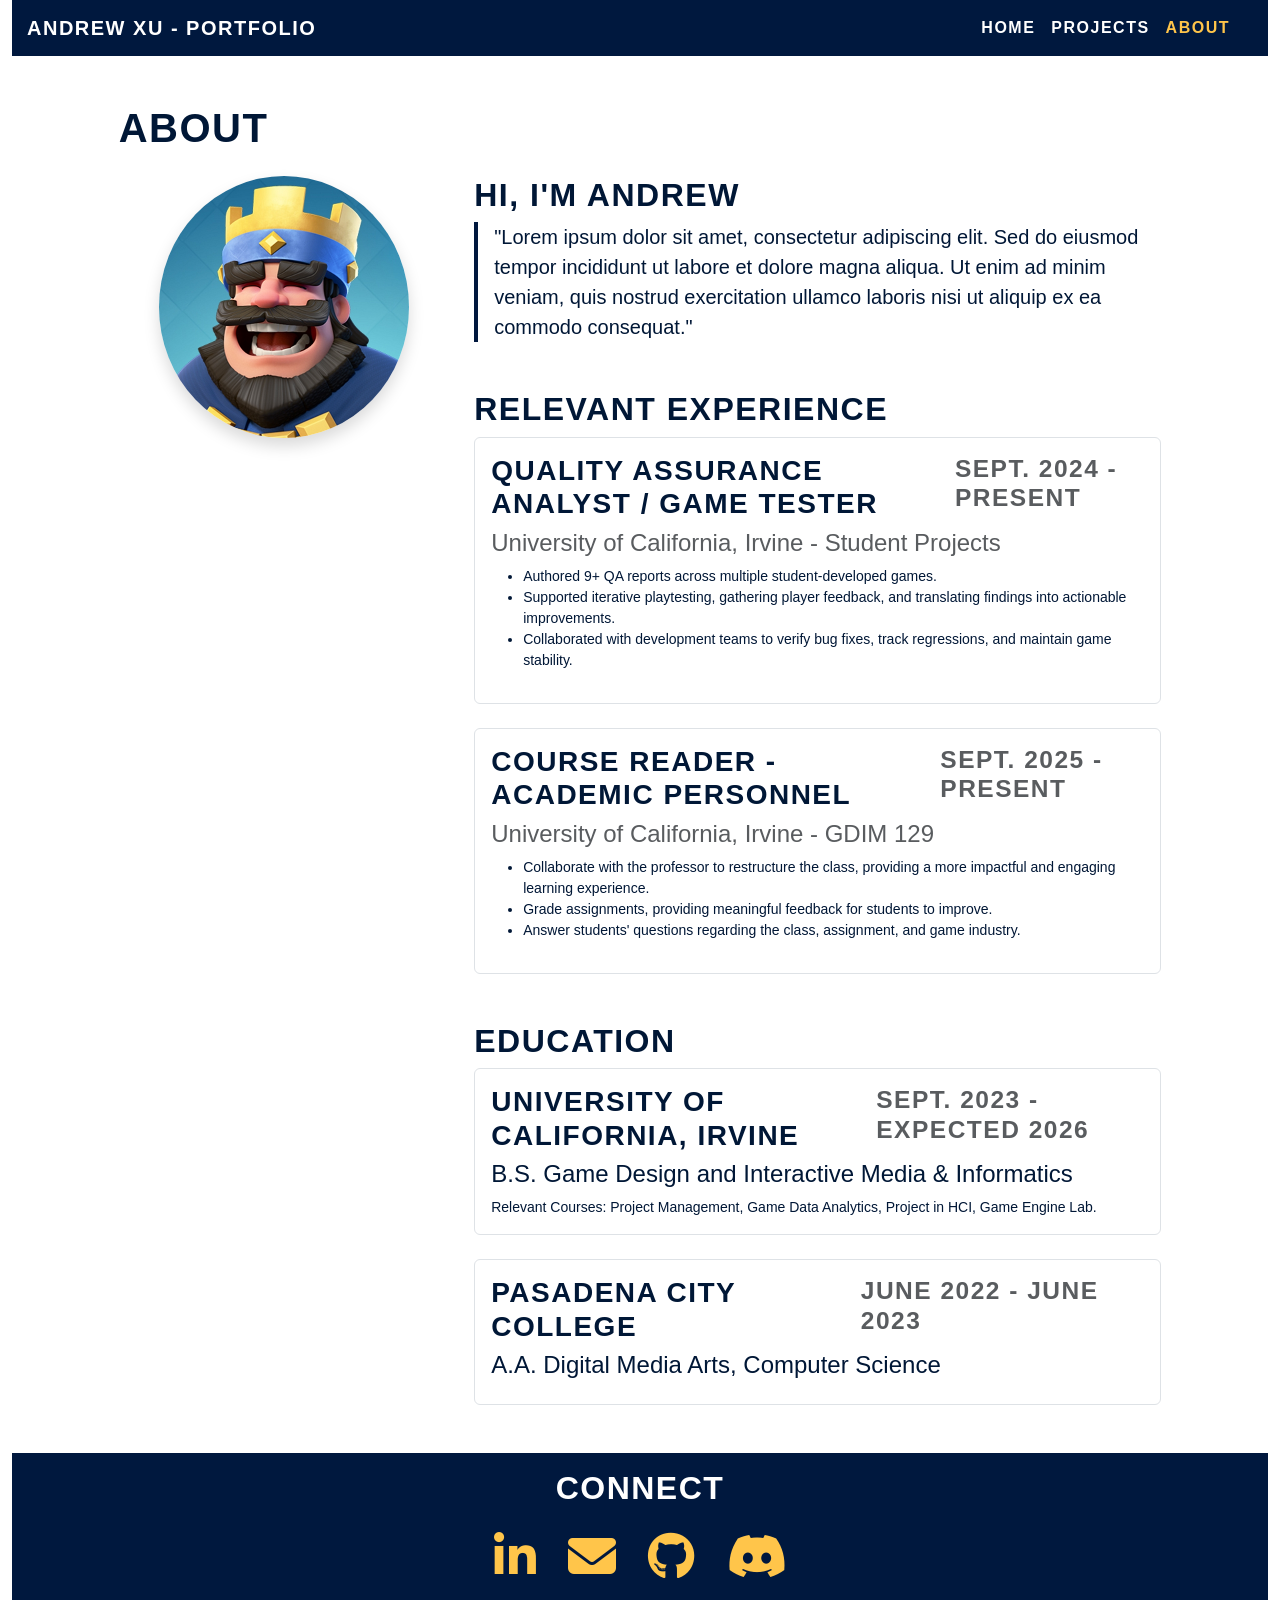
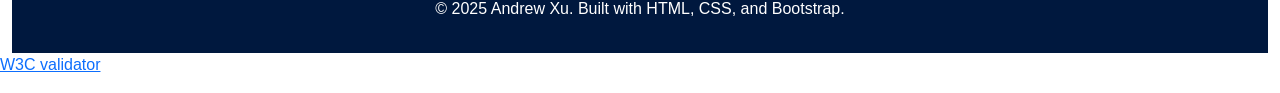
==== aboutme.html @ b4d5e276 "Initial" ====
<!doctype html>
<html lang="en">

<head>
    <meta charset="utf-8">
    <meta name="author" content="Andrew Xu">
    <meta name="description" content="A1: Responsive Portfolio">
    <title>Andrew Xu | Portfolio</title>

    <link href="https://cdn.jsdelivr.net/npm/bootstrap@5.3.3/dist/css/bootstrap.min.css"
        rel="stylesheet"
        integrity="sha384-QWTKZyjpPEjISv5WaRU9OFeRpok6YctnYmDr5pNlyT2bRjXh0JMhjY6hW+ALEwIH"
        crossorigin="anonymous">
    <link rel="stylesheet" href="https://cdnjs.cloudflare.com/ajax/libs/font-awesome/6.5.1/css/all.min.css"
        integrity="sha512-DTOQO9RWCH3ppGqcWaEA1BIZOC6xxalwEsw9c2QQeAIftl+Vegovlnee1c9QX4TctnWMn13TZye+giMm8e2LwA=="
        crossorigin="anonymous" referrerpolicy="no-referrer">
    <link rel="stylesheet" href="style.css">
</head>


<body>
    <div class="container-fluid">

    <header> 
        <nav class="navbar navbar-expand-lg navbar-light bg-light">
            <a class="navbar-brand" href="index.html">Andrew Xu - Portfolio</a>
            <button class="navbar-toggler" type="button" data-bs-toggle="collapse" data-bs-target="#navbarNav" aria-controls="navbarNav" aria-expanded="false" aria-label="Toggle navigation">
                <span class="fa-solid fa-bars" style="color: #ffffff;" aria-hidden="true"></span>            </button>
            </button>
            <div class="collapse navbar-collapse" id="navbarNav">
                <ul class="navbar-nav ms-auto">
                    <li class="nav-item"><a class="nav-link" href="index.html">Home</a></li>
                    <li class="nav-item"><a class="nav-link" href="projects.html">Projects</a></li>
                    <li class="nav-item"><a class="nav-link active" aria-current="page" href="#">About</a></li>
                </ul>
            </div>
        </nav>
    </header>

    <main class="mt-5">
        <div class="row justify-content-center">

            <div class="col-lg-10 col-12">
                <h1 class="about-title fw-bold mb-4">About</h1>

                <div class="row">
                    <div class="col-md-4 text-center mb-4">
                        <img src="images/pfp.jpg" alt="profile picture" class="img-fluid rounded-circle shadow" style="max-width: 250px;">
                    </div>

                    <div class="col-md-8">

                        <section id="mission" class="mb-5">
                            <h2>Hi, I'm Andrew </h2>
                            <blockquote class="blockquote border-start border-primary border-4 ps-3">
                                <p class="mb-0 lead">
                                    "Lorem ipsum dolor sit amet, consectetur adipiscing elit. Sed do eiusmod tempor incididunt ut labore et dolore magna aliqua. Ut enim ad minim veniam, quis nostrud exercitation ullamco laboris nisi ut aliquip ex ea commodo consequat."
                                </p>
                            </blockquote>
                        </section>

                        <section id="work-experience" class="mb-5">
                            <h2>Relevant Experience</h2>

                            <div class="mb-4 p-3 border rounded">
                                <h3 class="d-flex justify-content-between">
                                    <span>Quality Assurance Analyst / Game Tester</span>
                                    <span class="text-muted small">Sept. 2024 - Present</span>
                                </h3>
                                <h4 class="mb-2 text-muted">University of California, Irvine - Student Projects</h4>
                                <ul class="small">
                                    <li>Authored 9+ QA reports across multiple student-developed games.</li>
                                    <li>Supported iterative playtesting, gathering player feedback, and translating findings into actionable improvements.</li>
                                    <li>Collaborated with development teams to verify bug fixes, track regressions, and maintain game stability.</li>
                                </ul>
                            </div>

                            <div class="mb-4 p-3 border rounded">
                                <h3 class="d-flex justify-content-between">
                                    <span>Course Reader - Academic Personnel</span>
                                    <span class="text-muted small">Sept. 2025 - Present</span>
                                </h3>
                                <h4 class="mb-2 text-muted">University of California, Irvine - GDIM 129</h4>
                                <ul class="small">
                                    <li>Collaborate with the professor to restructure the class, providing a more impactful and engaging learning experience.</li>
                                    <li>Grade assignments, providing meaningful feedback for students to improve.</li>
                                    <li>Answer students' questions regarding the class, assignment, and game industry.</li>
                                </ul>
                            </div>
                        </section>

                        <section id="education" class="mb-5">
                            <h2>Education</h2>

                            <div class="mb-4 p-3 border rounded">
                                <h3 class="d-flex justify-content-between">
                                    <span>University of California, Irvine</span>
                                    <span class="text-muted small">Sept. 2023 - Expected 2026</span>
                                </h3>
                                <h4 class="mb-2">B.S. Game Design and Interactive Media & Informatics</h4>
                                <p class="small mb-0">Relevant Courses: Project Management, Game Data Analytics, Project in HCI, Game Engine Lab.</p>
                            </div>

                            <div class="mb-4 p-3 border rounded">
                                <h3 class="d-flex justify-content-between">
                                    <span>Pasadena City College</span>
                                    <span class="text-muted small">June 2022 - June 2023</span>
                                </h3>
                                <h4 class="mb-2">A.A. Digital Media Arts, Computer Science</h4>
                            </div>
                        </section>

                    </div>
                </div>
            </div>
        </div>
    </main>

    <footer class="text-center py-3 mt-0 text-white">
        <h2 class="mb-4">Connect</h2>
        <div class="d-flex justify-content-center">
            <a href="https://www.linkedin.com/in/andrew-l-xuu/" target="_blank" class="text-white mx-3">
                <span class="fa-brands fa-linkedin-in fa-3x" aria-hidden="true"></span>
                <span class="visually-hidden">LinkedIn Profile</span>
            </a>
            <a href="mailto:andrewx5@uci.edu" class="text-white mx-3">
                <span class="fa-solid fa-envelope fa-3x" aria-hidden="true"></span>
                <span class="visually-hidden">Email Andrew Xu</span>
            </a>
            <a href="https://github.com/andrewxuu" target="_blank" class="text-white mx-3">
                <span class="fa-brands fa-github fa-3x" aria-hidden="true"></span>
                <span class="visually-hidden">GitHub Repository</span>
            </a>
            <a href="https://discord.com/users/377968184894160897" target="_blank" class="text-white mx-3">
                <span class="fa-brands fa-discord fa-3x" aria-hidden="true"></span>
                <span class="visually-hidden">Discord Contact</span>
            </a>
            </div>
        <p class="mt-3">&copy; 2025 Andrew Xu. Built with HTML, CSS, and Bootstrap.</p>
    </footer>

</div> <script src="https://cdn.jsdelivr.net/npm/bootstrap@5.3.3/dist/js/bootstrap.bundle.min.js"
            integrity="sha384-YvpcrYf0tY3lHB60NNkmXc5s9fDVZLESaAA55NDzOxhy9GkcIdslK1eN7N6jIeHz"
            crossorigin="anonymous"></script>
<p>
    <a href="http://validator.w3.org/check?uri=referer">
    W3C validator
    </a>
</p>
</body>
</html>
---- style.css ----
:root {
    --lightblue: #79d7fd;
    --blue: #00bbfa;
    --text:#001736;
    --navy:#00183e;
    --yellow:#ffc54a;
}

/* Body */


body {
    color: var(--text);
    font-family: 'Roboto', sans-serif;
}


h1, h2, h3, h5, .navbar-brand, .nav-item, .index-title, .project_title, .about-title {
    font-family: 'Montserrat', sans-serif;
    font-weight: 800;
    letter-spacing: 1.5px;
    text-transform: uppercase;
    color: var(--text);
}

h4 {
    color: var(--text);
}

.border-primary {
    border-color: var(--navy) !important;
}

/* NavBar */

.navbar{
    background-color: var(--navy) !important;
}

.navbar-brand, .navbar-nav .nav-link {
    color: white !important;
}

.navbar-nav .nav-link:hover,
.navbar-nav .nav-link.active {
    color: var(--yellow) !important;
}

.navbar-brand {
    padding-left: 15px !important;
}

.navbar-nav {
    padding-right: 15px !important;
}

.navbar-collapse {
    padding: 0 15px;
}

/* Buttons */

.btn-primary, .btn-secondary{
    background-color: var(--yellow) !important;
    border-color: var(--yellow) !important;
    color: white !important;
    font-weight: 700;
    text-transform: uppercase;
}

.btn-primary:hover, .btn-secondary:hover{
    background-color: var(--lightblue) !important;
    border-color: var(--lightblue) !important;
}


/*Footer*/

footer {
    background-color: var(--navy) !important;
    color: white !important;
}

footer h2 {
    color: white !important;
}

footer .d-flex a {
    color: var(--yellow) !important;
}

footer .d-flex a:hover {
    color: var(--lightblue) !important;
}
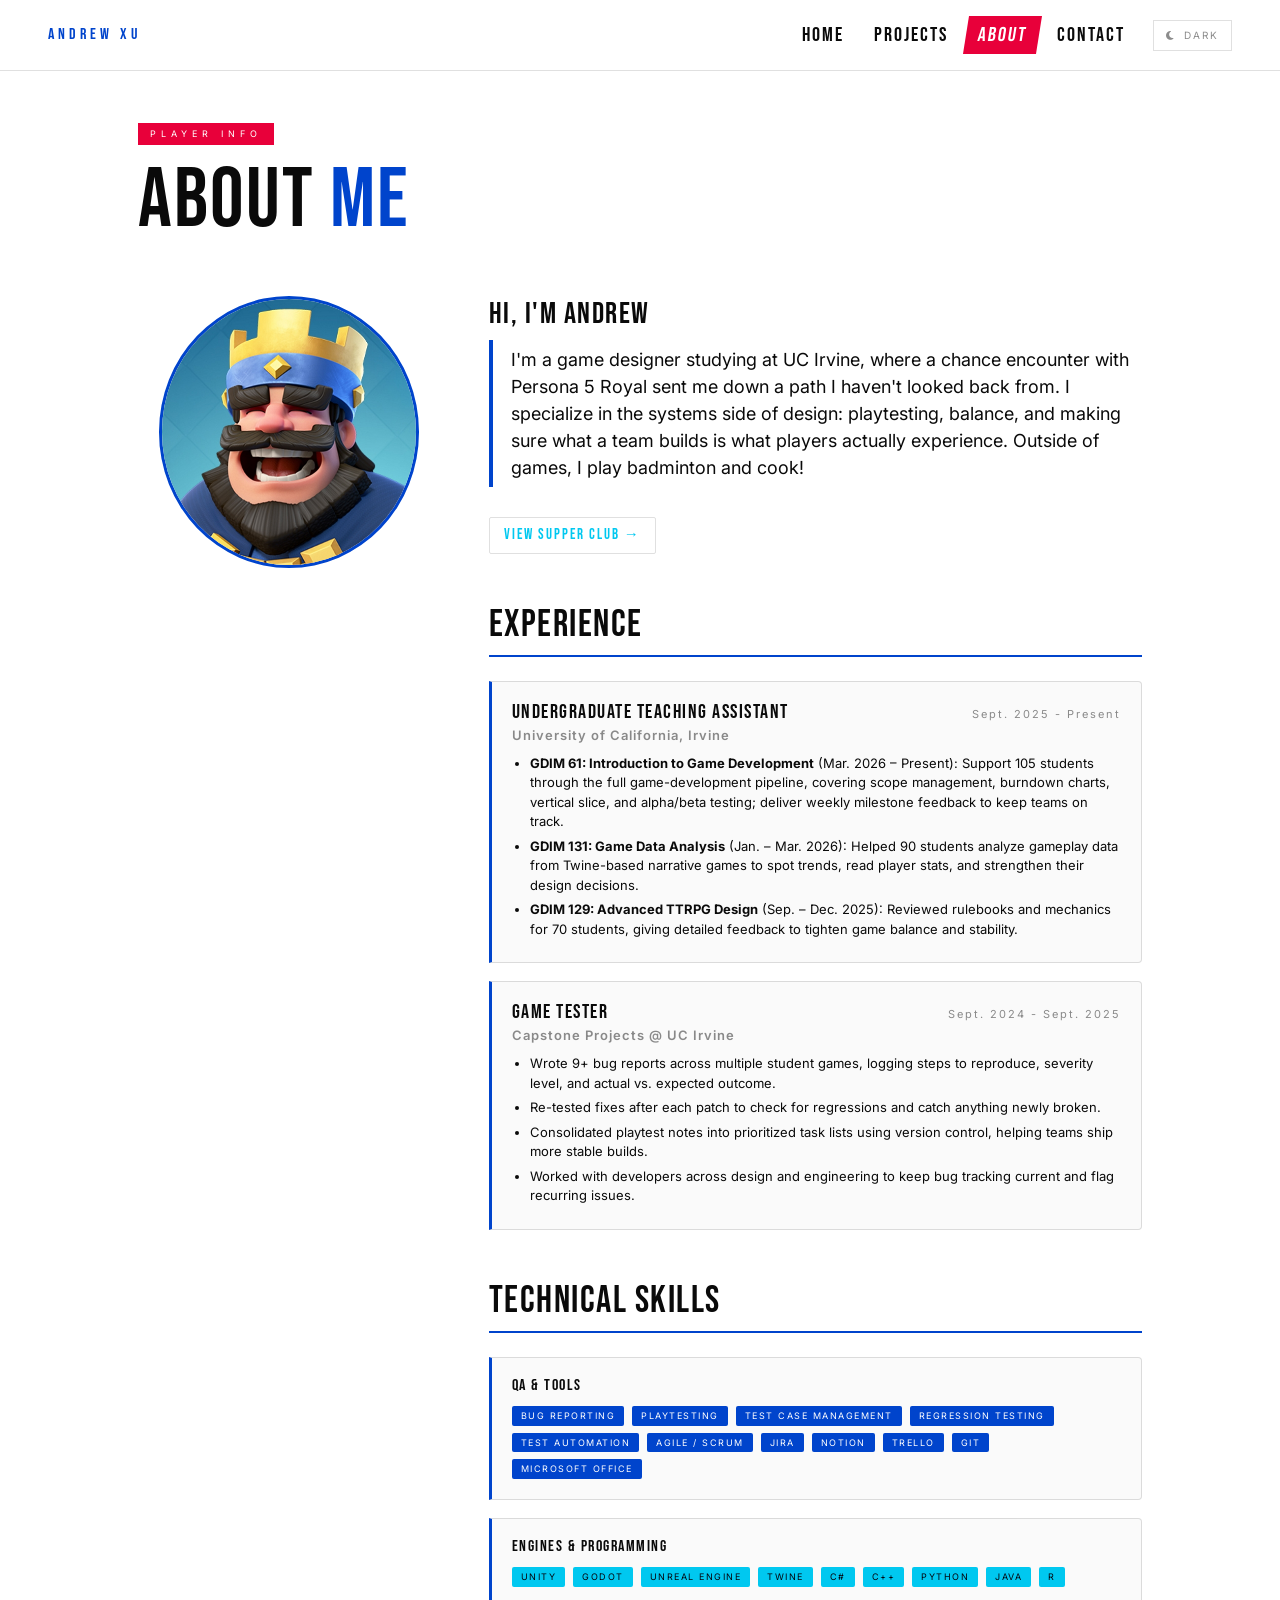
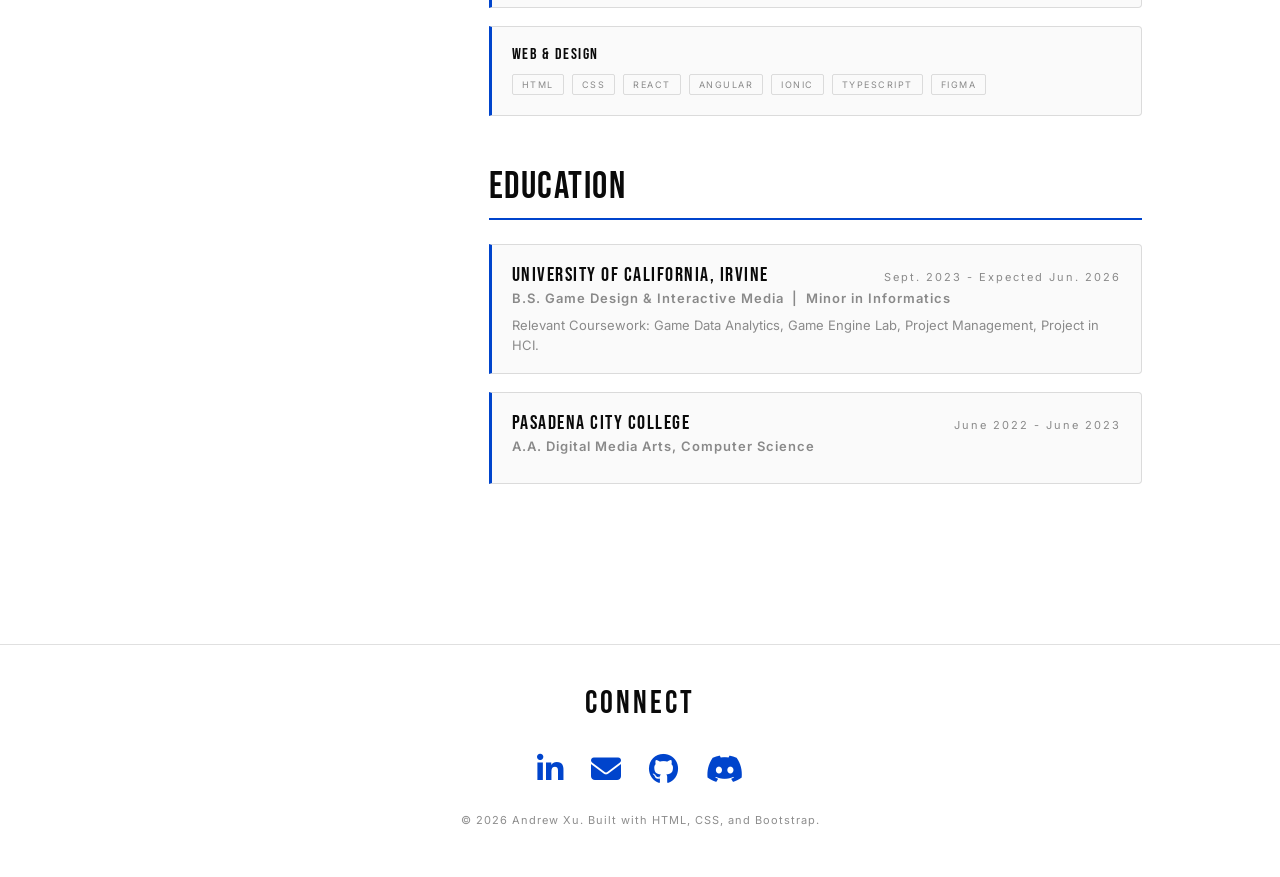
==== commit 4702597e: "Revision" ====
--- a/aboutme.html
+++ b/aboutme.html
@@ -2,151 +2,211 @@
 <html lang="en">
 
 <head>
-    <meta charset="utf-8">
-    <meta name="author" content="Andrew Xu">
-    <meta name="description" content="A1: Responsive Portfolio">
-    <title>Andrew Xu | Portfolio</title>
-
-    <link href="https://cdn.jsdelivr.net/npm/bootstrap@5.3.3/dist/css/bootstrap.min.css"
-        rel="stylesheet"
-        integrity="sha384-QWTKZyjpPEjISv5WaRU9OFeRpok6YctnYmDr5pNlyT2bRjXh0JMhjY6hW+ALEwIH"
-        crossorigin="anonymous">
-    <link rel="stylesheet" href="https://cdnjs.cloudflare.com/ajax/libs/font-awesome/6.5.1/css/all.min.css"
-        integrity="sha512-DTOQO9RWCH3ppGqcWaEA1BIZOC6xxalwEsw9c2QQeAIftl+Vegovlnee1c9QX4TctnWMn13TZye+giMm8e2LwA=="
-        crossorigin="anonymous" referrerpolicy="no-referrer">
-    <link rel="stylesheet" href="style.css">
+  <meta charset="utf-8">
+  <meta name="viewport" content="width=device-width, initial-scale=1">
+  <meta name="author" content="Andrew Xu">
+  <meta name="description" content="About Andrew Xu, Systems & Level Designer, UC Irvine.">
+  <title>Andrew Xu | About</title>
+
+  <script>
+    (function () {
+      try { if (localStorage.getItem('theme') === 'dark') document.documentElement.classList.add('dark'); } catch (e) {}
+    })();
+  </script>
+
+  <link rel="preconnect" href="https://fonts.googleapis.com">
+  <link rel="preconnect" href="https://fonts.gstatic.com" crossorigin>
+  <link href="https://fonts.googleapis.com/css2?family=Bebas+Neue&family=Inter:wght@400;500;700;900&display=swap" rel="stylesheet">
+  <link rel="stylesheet" href="https://cdn.jsdelivr.net/npm/bootstrap@5.3.3/dist/css/bootstrap.min.css"
+    integrity="sha384-QWTKZyjpPEjISv5WaRU9OFeRpok6YctnYmDr5pNlyT2bRjXh0JMhjY6hW+ALEwIH"
+    crossorigin="anonymous">
+  <link rel="stylesheet" href="https://cdnjs.cloudflare.com/ajax/libs/font-awesome/6.5.1/css/all.min.css"
+    integrity="sha512-DTOQO9RWCH3ppGqcWaEA1BIZOC6xxalwEsw9c2QQeAIftl+Vegovlnee1c9QX4TctnWMn13TZye+giMm8e2LwA=="
+    crossorigin="anonymous" referrerpolicy="no-referrer">
+  <link rel="stylesheet" href="style.css">
 </head>
 
-
 <body>
-    <div class="container-fluid">
-
-    <header> 
-        <nav class="navbar navbar-expand-lg navbar-light bg-light">
-            <a class="navbar-brand" href="index.html">Andrew Xu - Portfolio</a>
-            <button class="navbar-toggler" type="button" data-bs-toggle="collapse" data-bs-target="#navbarNav" aria-controls="navbarNav" aria-expanded="false" aria-label="Toggle navigation">
-                <span class="fa-solid fa-bars" style="color: #ffffff;" aria-hidden="true"></span>            </button>
-            </button>
-            <div class="collapse navbar-collapse" id="navbarNav">
-                <ul class="navbar-nav ms-auto">
-                    <li class="nav-item"><a class="nav-link" href="index.html">Home</a></li>
-                    <li class="nav-item"><a class="nav-link" href="projects.html">Projects</a></li>
-                    <li class="nav-item"><a class="nav-link active" aria-current="page" href="#">About</a></li>
-                </ul>
-            </div>
-        </nav>
-    </header>
-
-    <main class="mt-5">
-        <div class="row justify-content-center">
-
-            <div class="col-lg-10 col-12">
-                <h1 class="about-title fw-bold mb-4">About</h1>
-
-                <div class="row">
-                    <div class="col-md-4 text-center mb-4">
-                        <img src="images/pfp.jpg" alt="profile picture" class="img-fluid rounded-circle shadow" style="max-width: 250px;">
-                    </div>
-
-                    <div class="col-md-8">
-
-                        <section id="mission" class="mb-5">
-                            <h2>Hi, I'm Andrew </h2>
-                            <blockquote class="blockquote border-start border-primary border-4 ps-3">
-                                <p class="mb-0 lead">
-                                    "Lorem ipsum dolor sit amet, consectetur adipiscing elit. Sed do eiusmod tempor incididunt ut labore et dolore magna aliqua. Ut enim ad minim veniam, quis nostrud exercitation ullamco laboris nisi ut aliquip ex ea commodo consequat."
-                                </p>
-                            </blockquote>
-                        </section>
-
-                        <section id="work-experience" class="mb-5">
-                            <h2>Relevant Experience</h2>
-
-                            <div class="mb-4 p-3 border rounded">
-                                <h3 class="d-flex justify-content-between">
-                                    <span>Quality Assurance Analyst / Game Tester</span>
-                                    <span class="text-muted small">Sept. 2024 - Present</span>
-                                </h3>
-                                <h4 class="mb-2 text-muted">University of California, Irvine - Student Projects</h4>
-                                <ul class="small">
-                                    <li>Authored 9+ QA reports across multiple student-developed games.</li>
-                                    <li>Supported iterative playtesting, gathering player feedback, and translating findings into actionable improvements.</li>
-                                    <li>Collaborated with development teams to verify bug fixes, track regressions, and maintain game stability.</li>
-                                </ul>
-                            </div>
-
-                            <div class="mb-4 p-3 border rounded">
-                                <h3 class="d-flex justify-content-between">
-                                    <span>Course Reader - Academic Personnel</span>
-                                    <span class="text-muted small">Sept. 2025 - Present</span>
-                                </h3>
-                                <h4 class="mb-2 text-muted">University of California, Irvine - GDIM 129</h4>
-                                <ul class="small">
-                                    <li>Collaborate with the professor to restructure the class, providing a more impactful and engaging learning experience.</li>
-                                    <li>Grade assignments, providing meaningful feedback for students to improve.</li>
-                                    <li>Answer students' questions regarding the class, assignment, and game industry.</li>
-                                </ul>
-                            </div>
-                        </section>
-
-                        <section id="education" class="mb-5">
-                            <h2>Education</h2>
-
-                            <div class="mb-4 p-3 border rounded">
-                                <h3 class="d-flex justify-content-between">
-                                    <span>University of California, Irvine</span>
-                                    <span class="text-muted small">Sept. 2023 - Expected 2026</span>
-                                </h3>
-                                <h4 class="mb-2">B.S. Game Design and Interactive Media & Informatics</h4>
-                                <p class="small mb-0">Relevant Courses: Project Management, Game Data Analytics, Project in HCI, Game Engine Lab.</p>
-                            </div>
-
-                            <div class="mb-4 p-3 border rounded">
-                                <h3 class="d-flex justify-content-between">
-                                    <span>Pasadena City College</span>
-                                    <span class="text-muted small">June 2022 - June 2023</span>
-                                </h3>
-                                <h4 class="mb-2">A.A. Digital Media Arts, Computer Science</h4>
-                            </div>
-                        </section>
-
-                    </div>
-                </div>
-            </div>
-        </div>
-    </main>
-
-    <footer class="text-center py-3 mt-0 text-white">
-        <h2 class="mb-4">Connect</h2>
-        <div class="d-flex justify-content-center">
-            <a href="https://www.linkedin.com/in/andrew-l-xuu/" target="_blank" class="text-white mx-3">
-                <span class="fa-brands fa-linkedin-in fa-3x" aria-hidden="true"></span>
-                <span class="visually-hidden">LinkedIn Profile</span>
-            </a>
-            <a href="mailto:andrewx5@uci.edu" class="text-white mx-3">
-                <span class="fa-solid fa-envelope fa-3x" aria-hidden="true"></span>
-                <span class="visually-hidden">Email Andrew Xu</span>
-            </a>
-            <a href="https://github.com/andrewxuu" target="_blank" class="text-white mx-3">
-                <span class="fa-brands fa-github fa-3x" aria-hidden="true"></span>
-                <span class="visually-hidden">GitHub Repository</span>
-            </a>
-            <a href="https://discord.com/users/377968184894160897" target="_blank" class="text-white mx-3">
-                <span class="fa-brands fa-discord fa-3x" aria-hidden="true"></span>
-                <span class="visually-hidden">Discord Contact</span>
-            </a>
-            </div>
-        <p class="mt-3">&copy; 2025 Andrew Xu. Built with HTML, CSS, and Bootstrap.</p>
-    </footer>
-
-</div> <script src="https://cdn.jsdelivr.net/npm/bootstrap@5.3.3/dist/js/bootstrap.bundle.min.js"
-            integrity="sha384-YvpcrYf0tY3lHB60NNkmXc5s9fDVZLESaAA55NDzOxhy9GkcIdslK1eN7N6jIeHz"
-            crossorigin="anonymous"></script>
-<p>
-    <a href="http://validator.w3.org/check?uri=referer">
-    W3C validator
-    </a>
-</p>
+  <header>
+    <nav class="site-nav" aria-label="Main navigation">
+      <a class="brand" href="index.html">ANDREW XU</a>
+      <div class="links">
+        <a href="index.html">HOME</a>
+        <a href="projects.html">PROJECTS</a>
+        <a class="active" aria-current="page" href="aboutme.html">ABOUT</a>
+        <a href="contact.html">CONTACT</a>
+        <button class="theme-toggle" id="themeToggle" aria-label="Toggle dark mode" style="margin-left:10px;">
+          <span class="fa-solid fa-moon" id="themeIcon" aria-hidden="true"></span>
+          <span id="themeLabel">Dark</span>
+        </button>
+      </div>
+    </nav>
+  </header>
+
+  <main class="page">
+    <span class="page-kicker">Player Info</span>
+    <h1 class="page-title">ABOUT <span>ME</span></h1>
+
+    <div class="row g-5 mt-1">
+      <div class="col-md-4 text-center">
+        <img src="images/pfp.jpg" alt="Portrait of Andrew Xu" class="pfp">
+      </div>
+
+      <div class="col-md-8">
+        <section id="mission" class="mb-5">
+          <h2 class="display" style="font-size:30px;">Hi, I'm Andrew</h2>
+          <blockquote class="p3-quote">
+            I'm a game designer studying at UC Irvine, where a chance encounter with Persona 5 Royal sent me down a path I haven't looked back from. I specialize in the systems side of design: playtesting, balance, and making sure what a team builds is what players actually experience. Outside of games, I play badminton and cook!
+          </blockquote>
+          <p style="margin-top:16px;">
+            <a class="p3-btn" href="supper-club.html">View Supper Club &rarr;</a>
+          </p>
+        </section>
+
+        <section id="work-experience" class="mb-5">
+          <h2 class="sec-head" style="margin-top:0;">Experience</h2>
+
+          <div class="entry">
+            <div class="row-head">
+              <h3>Undergraduate Teaching Assistant</h3>
+              <span class="when">Sept. 2025 - Present</span>
+            </div>
+            <h4 class="muted">University of California, Irvine</h4>
+            <ul>
+              <li><strong>GDIM 61: Introduction to Game Development</strong> (Mar. 2026 – Present): Support 105 students through the full game-development pipeline, covering scope management, burndown charts, vertical slice, and alpha/beta testing; deliver weekly milestone feedback to keep teams on track.</li>
+              <li><strong>GDIM 131: Game Data Analysis</strong> (Jan. – Mar. 2026): Helped 90 students analyze gameplay data from Twine-based narrative games to spot trends, read player stats, and strengthen their design decisions.</li>
+              <li><strong>GDIM 129: Advanced TTRPG Design</strong> (Sep. – Dec. 2025): Reviewed rulebooks and mechanics for 70 students, giving detailed feedback to tighten game balance and stability.</li>
+            </ul>
+          </div>
+
+          <div class="entry">
+            <div class="row-head">
+              <h3>Game Tester</h3>
+              <span class="when">Sept. 2024 - Sept. 2025</span>
+            </div>
+            <h4 class="muted">Capstone Projects @ UC Irvine</h4>
+            <ul>
+              <li>Wrote 9+ bug reports across multiple student games, logging steps to reproduce, severity level, and actual vs. expected outcome.</li>
+              <li>Re-tested fixes after each patch to check for regressions and catch anything newly broken.</li>
+              <li>Consolidated playtest notes into prioritized task lists using version control, helping teams ship more stable builds.</li>
+              <li>Worked with developers across design and engineering to keep bug tracking current and flag recurring issues.</li>
+            </ul>
+          </div>
+        </section>
+
+        <section id="skills" class="mb-5">
+          <h2 class="sec-head" style="margin-top:0;">Technical Skills</h2>
+
+          <div class="entry">
+            <h3 style="font-size:16px;">QA &amp; Tools</h3>
+            <div style="margin-top:6px;">
+              <span class="pill pill-blue">Bug Reporting</span>
+              <span class="pill pill-blue">Playtesting</span>
+              <span class="pill pill-blue">Test Case Management</span>
+              <span class="pill pill-blue">Regression Testing</span>
+              <span class="pill pill-blue">Test Automation</span>
+              <span class="pill pill-blue">Agile / Scrum</span>
+              <span class="pill pill-blue">Jira</span>
+              <span class="pill pill-blue">Notion</span>
+              <span class="pill pill-blue">Trello</span>
+              <span class="pill pill-blue">Git</span>
+              <span class="pill pill-blue">Microsoft Office</span>
+            </div>
+          </div>
+
+          <div class="entry">
+            <h3 style="font-size:16px;">Engines &amp; Programming</h3>
+            <div style="margin-top:6px;">
+              <span class="pill pill-cyan">Unity</span>
+              <span class="pill pill-cyan">Godot</span>
+              <span class="pill pill-cyan">Unreal Engine</span>
+              <span class="pill pill-cyan">Twine</span>
+              <span class="pill pill-cyan">C#</span>
+              <span class="pill pill-cyan">C++</span>
+              <span class="pill pill-cyan">Python</span>
+              <span class="pill pill-cyan">Java</span>
+              <span class="pill pill-cyan">R</span>
+            </div>
+          </div>
+
+          <div class="entry">
+            <h3 style="font-size:16px;">Web &amp; Design</h3>
+            <div style="margin-top:6px;">
+              <span class="pill pill-line">HTML</span>
+              <span class="pill pill-line">CSS</span>
+              <span class="pill pill-line">React</span>
+              <span class="pill pill-line">Angular</span>
+              <span class="pill pill-line">Ionic</span>
+              <span class="pill pill-line">TypeScript</span>
+              <span class="pill pill-line">Figma</span>
+            </div>
+          </div>
+        </section>
+
+        <section id="education" class="mb-5">
+          <h2 class="sec-head" style="margin-top:0;">Education</h2>
+
+          <div class="entry">
+            <div class="row-head">
+              <h3>University of California, Irvine</h3>
+              <span class="when">Sept. 2023 - Expected Jun. 2026</span>
+            </div>
+            <h4>B.S. Game Design &amp; Interactive Media &nbsp;|&nbsp; Minor in Informatics</h4>
+            <p class="text muted" style="font-size:13px;margin:0;">Relevant Coursework: Game Data Analytics, Game Engine Lab, Project Management, Project in HCI.</p>
+          </div>
+
+          <div class="entry">
+            <div class="row-head">
+              <h3>Pasadena City College</h3>
+              <span class="when">June 2022 - June 2023</span>
+            </div>
+            <h4>A.A. Digital Media Arts, Computer Science</h4>
+          </div>
+        </section>
+      </div>
+    </div>
+  </main>
+
+  <footer class="site-foot">
+    <h2>Connect</h2>
+    <div class="social">
+      <a href="https://www.linkedin.com/in/andrew-l-xuu/" target="_blank" aria-label="LinkedIn">
+        <span class="fa-brands fa-linkedin-in" aria-hidden="true"></span>
+      </a>
+      <a href="mailto:andrew.l.xuu@gmail.com" aria-label="Email Andrew Xu">
+        <span class="fa-solid fa-envelope" aria-hidden="true"></span>
+      </a>
+      <a href="https://github.com/andrewxuu" target="_blank" aria-label="GitHub">
+        <span class="fa-brands fa-github" aria-hidden="true"></span>
+      </a>
+      <a href="https://discord.com/users/377968184894160897" target="_blank" aria-label="Discord">
+        <span class="fa-brands fa-discord" aria-hidden="true"></span>
+      </a>
+    </div>
+    <p class="copyright">&copy; 2026 Andrew Xu. Built with HTML, CSS, and Bootstrap.</p>
+  </footer>
+
+  <script src="https://cdn.jsdelivr.net/npm/bootstrap@5.3.3/dist/js/bootstrap.bundle.min.js"
+    integrity="sha384-YvpcrYf0tY3lHB60NNkmXc5s9fDVZLESaAA55NDzOxhy9GkcIdslK1eN7N6jIeHz"
+    crossorigin="anonymous"></script>
+  <script>
+    (function () {
+      var root = document.documentElement;
+      var btn = document.getElementById('themeToggle');
+      var icon = document.getElementById('themeIcon');
+      var label = document.getElementById('themeLabel');
+      function sync() {
+        var dark = root.classList.contains('dark');
+        label.textContent = dark ? 'Light' : 'Dark';
+        icon.className = dark ? 'fa-solid fa-sun' : 'fa-solid fa-moon';
+      }
+      sync();
+      btn.addEventListener('click', function () {
+        root.classList.toggle('dark');
+        try { localStorage.setItem('theme', root.classList.contains('dark') ? 'dark' : 'light'); } catch (e) {}
+        sync();
+      });
+    })();
+  </script>
 </body>
 </html>
-
--- a/style.css
+++ b/style.css
@@ -1,96 +1,1098 @@
+/* =========================================================
+   Andrew Xu — Portfolio
+   Persona 3 Reload inspired theme  (light + dark)
+   ========================================================= */
+
 :root {
-    --lightblue: #79d7fd;
-    --blue: #00bbfa;
-    --text:#001736;
-    --navy:#00183e;
-    --yellow:#ffc54a;
-}
-
-/* Body */
-
+  --blue:        #0044cc;
+  --cyan:        #00c8f0;
+  --red:         #e8003a;
+  --bg:          #ffffff;
+  --surface:     #fafafa;
+  --ink:         #0a0a0a;
+  --ink-dim:     rgba(0, 0, 0, 0.45);
+  --ink-faint:   rgba(0, 0, 0, 0.08);
+  --border:      rgba(0, 0, 0, 0.12);
+  --arc:         #0044cc;
+}
+
+:root.dark {
+  --blue:        #1466ff;
+  --cyan:        #22e0ff;
+  --red:         #ff2e63;
+  --bg:          #04060f;
+  --surface:     #0a0e1c;
+  --ink:         #eaf2ff;
+  --ink-dim:     rgba(234, 242, 255, 0.45);
+  --ink-faint:   rgba(234, 242, 255, 0.10);
+  --border:      rgba(234, 242, 255, 0.15);
+  --arc:         #1466ff;
+}
+
+* { box-sizing: border-box; }
+
+html, body { margin: 0; padding: 0; }
 
 body {
-    color: var(--text);
-    font-family: 'Roboto', sans-serif;
-}
-
-
-h1, h2, h3, h5, .navbar-brand, .nav-item, .index-title, .project_title, .about-title {
-    font-family: 'Montserrat', sans-serif;
-    font-weight: 800;
-    letter-spacing: 1.5px;
-    text-transform: uppercase;
-    color: var(--text);
-}
-
-h4 {
-    color: var(--text);
-}
-
-.border-primary {
-    border-color: var(--navy) !important;
-}
-
-/* NavBar */
-
-.navbar{
-    background-color: var(--navy) !important;
-}
-
-.navbar-brand, .navbar-nav .nav-link {
-    color: white !important;
-}
-
-.navbar-nav .nav-link:hover,
-.navbar-nav .nav-link.active {
-    color: var(--yellow) !important;
-}
-
-.navbar-brand {
-    padding-left: 15px !important;
-}
-
-.navbar-nav {
-    padding-right: 15px !important;
-}
-
-.navbar-collapse {
-    padding: 0 15px;
-}
+  background: var(--bg);
+  color: var(--ink);
+  font-family: 'Inter', sans-serif;
+  transition: background 0.4s ease, color 0.4s ease;
+}
+
+a { color: var(--blue); }
+
+/* Display font helper */
+.display {
+  font-family: 'Bebas Neue', sans-serif;
+  letter-spacing: 2px;
+}
+
+/* =========================================================
+   Dark-mode toggle button (shared)
+   ========================================================= */
+.theme-toggle {
+  display: inline-flex;
+  align-items: center;
+  gap: 8px;
+  background: none;
+  border: 1px solid var(--border);
+  color: var(--ink-dim);
+  font-family: 'Inter', sans-serif;
+  font-size: 10px;
+  letter-spacing: 2px;
+  text-transform: uppercase;
+  padding: 7px 12px;
+  cursor: pointer;
+  transition: all 0.15s ease;
+}
+.theme-toggle:hover {
+  border-color: var(--blue);
+  color: var(--blue);
+}
+
+/* =========================================================
+   MENU SCREEN  (index.html)
+   ========================================================= */
+.p3-menu {
+  position: relative;
+  min-height: 100vh;
+  min-height: 100dvh;
+  overflow-x: hidden;
+  display: grid;
+  grid-template-rows: auto 1fr auto;
+  padding: 0 60px;
+}
+
+/* Signature arc */
+.p3-arc {
+  position: absolute;
+  width: 680px;
+  height: 680px;
+  border-radius: 50%;
+  background: var(--arc);
+  top: -280px;
+  right: -240px;
+  z-index: 0;
+  opacity: 0.9;
+  transition: background 0.4s ease;
+}
+.p3-arc::after {
+  content: '';
+  position: absolute;
+  inset: 40px;
+  border-radius: 50%;
+  background: var(--bg);
+  transition: background 0.4s ease;
+}
+
+/* Top bar */
+.p3-top {
+  position: relative;
+  z-index: 10;
+  padding: 28px 0 0;
+  display: flex;
+  align-items: flex-end;
+  gap: 16px;
+  animation: p3-down 0.5s ease both;
+}
+.p3-top .toggle-wrap { position: absolute; top: 24px; right: 0; }
+.p3-brand {
+  font-family: 'Bebas Neue', sans-serif;
+  font-size: 13px;
+  letter-spacing: 6px;
+  color: var(--blue);
+  text-decoration: none;
+  transition: color 0.4s ease;
+}
+.p3-rule { flex: 1; height: 1px; background: var(--ink-faint); margin-bottom: 4px; }
+.p3-year { font-size: 10px; letter-spacing: 3px; color: var(--ink-dim); margin-right: 130px; }
+
+/* Hero */
+.p3-hero {
+  position: relative;
+  z-index: 10;
+  display: grid;
+  grid-template-columns: auto 1fr auto;
+  align-items: center;
+  gap: 48px;
+}
+.p3-left { padding: 40px 0; animation: p3-left 0.6s 0.1s ease both; max-width: 400px; }
+
+.p3-tag {
+  display: inline-block;
+  font-size: 9px;
+  letter-spacing: 5px;
+  color: #fff;
+  background: var(--red);
+  padding: 4px 12px;
+  margin-bottom: 16px;
+  text-transform: uppercase;
+  transition: background 0.4s ease;
+}
+.p3-name {
+  font-family: 'Bebas Neue', sans-serif;
+  font-size: clamp(56px, 9vw, 104px);
+  line-height: 0.9;
+  letter-spacing: 2px;
+  margin: 0 0 10px;
+}
+.p3-name span { color: var(--blue); transition: color 0.4s ease; }
+.p3-role {
+  font-size: 11px;
+  letter-spacing: 5px;
+  color: var(--ink-dim);
+  text-transform: uppercase;
+  margin-bottom: 40px;
+}
+.p3-stats { display: flex; gap: 40px; }
+.p3-stat-num {
+  font-family: 'Bebas Neue', sans-serif;
+  font-size: 36px;
+  line-height: 1;
+  color: var(--blue);
+  transition: color 0.4s ease;
+}
+.p3-stat-lbl { font-size: 9px; letter-spacing: 3px; color: var(--ink-dim); text-transform: uppercase; }
+
+/* Skewed menu */
+.p3-nav {
+  display: flex;
+  flex-direction: column;
+  align-items: flex-end;
+  gap: 12px;
+  animation: p3-right 0.6s 0.2s ease both;
+  padding-right: 10px;
+}
+.p3-nav a {
+  display: block;
+  font-family: 'Bebas Neue', sans-serif;
+  font-size: clamp(32px, 5vw, 52px);
+  letter-spacing: 2px;
+  color: var(--cyan);
+  text-decoration: none;
+  line-height: 1.05;
+  padding: 4px 12px;
+  transition: color 0.13s ease, background 0.13s ease, transform 0.13s ease;
+}
+.p3-nav a:hover,
+.p3-nav a.active {
+  color: #fff;
+  background: var(--red);
+  transform: skewX(-9deg) translateX(-6px);
+}
+
+/* Footer (menu screen) */
+.p3-foot {
+  position: relative;
+  z-index: 10;
+  padding: 18px 0 26px;
+  display: flex;
+  align-items: center;
+  gap: 16px;
+  border-top: 1px solid var(--ink-faint);
+  animation: p3-up 0.6s 0.4s ease both;
+}
+.p3-prompt {
+  font-size: 9px;
+  letter-spacing: 4px;
+  color: var(--ink-dim);
+  text-transform: uppercase;
+  animation: p3-pulse 2s 1s ease-in-out infinite;
+}
+.p3-social { display: flex; gap: 22px; margin-left: auto; align-items: center; }
+.p3-social a { font-size: 18px; color: var(--ink-dim); text-decoration: none; transition: color 0.15s ease; }
+.p3-social a:hover { color: var(--blue); }
+
+/* =========================================================
+   CONTENT PAGES  (projects.html / aboutme.html)
+   ========================================================= */
+
+/* Top nav bar */
+.site-nav {
+  position: sticky;
+  top: 0;
+  z-index: 50;
+  display: flex;
+  align-items: center;
+  gap: 24px;
+  padding: 16px 48px;
+  background: var(--bg);
+  border-bottom: 1px solid var(--border);
+  transition: background 0.4s ease;
+}
+.site-nav .brand {
+  font-family: 'Bebas Neue', sans-serif;
+  font-size: 16px;
+  letter-spacing: 4px;
+  color: var(--blue);
+  text-decoration: none;
+}
+.site-nav .links { display: flex; gap: 6px; margin-left: auto; align-items: center; }
+.site-nav .links a {
+  font-family: 'Bebas Neue', sans-serif;
+  font-size: 20px;
+  letter-spacing: 2px;
+  color: var(--ink);
+  text-decoration: none;
+  padding: 4px 12px;
+  transition: color 0.13s ease, background 0.13s ease, transform 0.13s ease;
+}
+.site-nav .links a:hover { color: var(--cyan); }
+.site-nav .links a.active {
+  color: #fff;
+  background: var(--red);
+  transform: skewX(-9deg);
+}
+
+/* Page container */
+.page { max-width: 1100px; margin: 0 auto; padding: 48px; }
+
+/* Page title */
+.page-title {
+  font-family: 'Bebas Neue', sans-serif;
+  font-size: clamp(48px, 8vw, 84px);
+  letter-spacing: 2px;
+  line-height: 0.95;
+  margin: 0 0 8px;
+}
+.page-title span { color: var(--blue); }
+.page-kicker {
+  display: inline-block;
+  font-size: 9px;
+  letter-spacing: 5px;
+  color: #fff;
+  background: var(--red);
+  padding: 4px 12px;
+  text-transform: uppercase;
+  margin-bottom: 16px;
+}
+
+/* Section headings */
+.sec-head {
+  font-family: 'Bebas Neue', sans-serif;
+  font-size: clamp(26px, 4vw, 38px);
+  letter-spacing: 2px;
+  border-bottom: 2px solid var(--blue);
+  padding-bottom: 8px;
+  margin: 56px 0 24px;
+}
+
+/* Headings inside content */
+.page h2, .page h3 {
+  font-family: 'Bebas Neue', sans-serif;
+  letter-spacing: 1.5px;
+  color: var(--ink);
+}
+.page h4 { color: var(--ink-dim); font-weight: 600; }
+.page p, .page li { color: var(--ink); }
+.muted { color: var(--ink-dim) !important; }
+
+/* Cards */
+.p3-card {
+  background: var(--surface);
+  border: 1px solid var(--border);
+  border-radius: 4px;
+  padding: 0;
+  height: 100%;
+  overflow: hidden;
+  transition: transform 0.15s ease, border-color 0.15s ease;
+}
+.p3-card:hover { transform: translateY(-4px); border-color: var(--blue); }
+.p3-card img { width: 100%; display: block; background: var(--ink-faint); }
+.p3-card .body { padding: 18px; }
+.p3-card .title {
+  font-family: 'Bebas Neue', sans-serif;
+  font-size: 24px;
+  letter-spacing: 1.5px;
+  margin: 0 0 10px;
+}
+.p3-card .text { font-size: 13px; color: var(--ink-dim); line-height: 1.5; }
+
+/* Pills / badges */
+.pill {
+  display: inline-block;
+  font-size: 9px;
+  letter-spacing: 1.5px;
+  text-transform: uppercase;
+  padding: 3px 9px;
+  margin: 2px 4px 2px 0;
+  border-radius: 2px;
+}
+.pill-blue  { background: var(--blue); color: #fff; }
+.pill-cyan  { background: var(--cyan); color: #04060f; }
+.pill-line  { border: 1px solid var(--border); color: var(--ink-dim); }
 
 /* Buttons */
-
-.btn-primary, .btn-secondary{
-    background-color: var(--yellow) !important;
-    border-color: var(--yellow) !important;
-    color: white !important;
-    font-weight: 700;
-    text-transform: uppercase;
-}
-
-.btn-primary:hover, .btn-secondary:hover{
-    background-color: var(--lightblue) !important;
-    border-color: var(--lightblue) !important;
-}
-
-
-/*Footer*/
-
-footer {
-    background-color: var(--navy) !important;
-    color: white !important;
-}
-
-footer h2 {
-    color: white !important;
-}
-
-footer .d-flex a {
-    color: var(--yellow) !important;
-}
-
-footer .d-flex a:hover {
-    color: var(--lightblue) !important;
-}
-
-
+.p3-btn {
+  display: inline-block;
+  font-family: 'Bebas Neue', sans-serif;
+  font-size: 15px;
+  letter-spacing: 2px;
+  color: var(--cyan);
+  text-decoration: none;
+  padding: 6px 14px;
+  margin-top: 14px;
+  border: 1px solid var(--border);
+  border-radius: 2px;
+  transition: color 0.13s ease, background 0.13s ease, border-color 0.13s ease;
+}
+.p3-btn:hover { color: #fff; background: var(--red); border-color: var(--red); }
+
+/* Bordered info block (experience / education) */
+.entry {
+  border: 1px solid var(--border);
+  border-left: 3px solid var(--blue);
+  border-radius: 0 4px 4px 0;
+  padding: 18px 20px;
+  margin-bottom: 18px;
+  background: var(--surface);
+}
+.entry .row-head {
+  display: flex;
+  justify-content: space-between;
+  align-items: baseline;
+  gap: 12px;
+  flex-wrap: wrap;
+}
+.entry .when { font-size: 11px; letter-spacing: 2px; color: var(--ink-dim); white-space: nowrap; }
+.entry h3 { font-size: 20px; margin: 0; }
+.entry h4 { font-size: 13px; margin: 4px 0 10px; letter-spacing: 1px; }
+.entry ul { font-size: 13px; color: var(--ink); padding-left: 18px; margin: 0; }
+.entry li { margin-bottom: 5px; }
+
+/* Profile image */
+.pfp {
+  width: 100%;
+  max-width: 260px;
+  border-radius: 50%;
+  border: 3px solid var(--blue);
+  display: block;
+  margin: 0 auto;
+}
+
+/* Quote */
+.p3-quote {
+  border-left: 4px solid var(--blue);
+  padding: 6px 0 6px 18px;
+  font-size: 18px;
+  line-height: 1.5;
+  color: var(--ink);
+}
+
+/* Site footer (content pages) */
+.site-foot {
+  border-top: 1px solid var(--border);
+  text-align: center;
+  padding: 40px 24px 32px;
+  margin-top: 64px;
+}
+.site-foot h2 {
+  font-family: 'Bebas Neue', sans-serif;
+  letter-spacing: 3px;
+  margin-bottom: 24px;
+}
+.site-foot .social { display: flex; justify-content: center; gap: 28px; margin-bottom: 20px; }
+.site-foot .social a { font-size: 30px; color: var(--blue); transition: color 0.15s ease; }
+.site-foot .social a:hover { color: var(--cyan); }
+.site-foot .copyright { font-size: 11px; letter-spacing: 1px; color: var(--ink-dim); }
+
+/* =========================================================
+   CONTACT PAGE
+   ========================================================= */
+.contact-grid {
+  display: grid;
+  grid-template-columns: 0.9fr 1.1fr;
+  gap: 56px;
+  margin-top: 32px;
+  align-items: start;
+}
+
+.contact-intro { font-size: 15px; line-height: 1.6; color: var(--ink-dim); margin-bottom: 28px; }
+
+.contact-methods { list-style: none; padding: 0; margin: 0; }
+.contact-method {
+  display: flex;
+  align-items: center;
+  gap: 16px;
+  padding: 14px 16px;
+  margin-bottom: 12px;
+  border: 1px solid var(--border);
+  border-left: 3px solid var(--blue);
+  border-radius: 0 4px 4px 0;
+  background: var(--surface);
+  text-decoration: none;
+  transition: transform 0.15s ease, border-color 0.15s ease;
+}
+.contact-method:hover { transform: translateX(4px); border-color: var(--blue); }
+.contact-method .c-icon {
+  font-size: 20px;
+  color: var(--blue);
+  width: 28px;
+  text-align: center;
+  flex-shrink: 0;
+}
+.contact-method .c-label {
+  font-size: 9px;
+  letter-spacing: 3px;
+  text-transform: uppercase;
+  color: var(--ink-dim);
+  display: block;
+  margin-bottom: 2px;
+}
+.contact-method .c-value {
+  font-family: 'Bebas Neue', sans-serif;
+  font-size: 19px;
+  letter-spacing: 1px;
+  color: var(--ink);
+}
+
+/* Form */
+.contact-form .field { margin-bottom: 18px; }
+.contact-form label {
+  display: block;
+  font-size: 9px;
+  letter-spacing: 3px;
+  text-transform: uppercase;
+  color: var(--ink-dim);
+  margin-bottom: 7px;
+}
+.contact-form .req { color: var(--red); text-transform: none; letter-spacing: 0; font-size: 10px; }
+.contact-form .group-label {
+  font-family: 'Bebas Neue', sans-serif;
+  font-size: 22px;
+  letter-spacing: 2px;
+  color: var(--ink);
+  margin-bottom: 10px;
+}
+.contact-form .name-row {
+  display: grid;
+  grid-template-columns: 1fr 1fr;
+  gap: 16px;
+}
+@media (max-width: 480px) {
+  .contact-form .name-row { grid-template-columns: 1fr; gap: 0; }
+}
+.contact-form input,
+.contact-form textarea {
+  width: 100%;
+  background: var(--surface);
+  border: 1px solid var(--border);
+  border-radius: 3px;
+  color: var(--ink);
+  font-family: 'Inter', sans-serif;
+  font-size: 14px;
+  padding: 11px 13px;
+  transition: border-color 0.15s ease, box-shadow 0.15s ease;
+}
+.contact-form input:focus,
+.contact-form textarea:focus {
+  outline: none;
+  border-color: var(--blue);
+  box-shadow: 0 0 0 3px rgba(0, 68, 204, 0.12);
+}
+.contact-form textarea { resize: vertical; min-height: 140px; }
+.contact-form { max-width: 720px; }
+.contact-form .send-btn {
+  font-family: 'Bebas Neue', sans-serif;
+  font-size: 18px;
+  letter-spacing: 3px;
+  color: #fff;
+  background: var(--blue);
+  border: 1px solid var(--blue);
+  border-radius: 999px;
+  padding: 12px 34px;
+  cursor: pointer;
+  transition: background 0.13s ease, border-color 0.13s ease, transform 0.13s ease;
+}
+.contact-form .send-btn:hover { background: var(--red); border-color: var(--red); }
+.form-note { font-size: 12px; color: var(--ink-dim); margin-top: 12px; }
+
+@media (max-width: 768px) {
+  .contact-grid { grid-template-columns: 1fr; gap: 36px; }
+}
+
+/* =========================================================
+   CASE STUDY / REPORT ARTICLE
+   ========================================================= */
+.article { max-width: 760px; margin: 0 auto; padding: 48px 24px 0; }
+
+.back-link {
+  display: inline-flex;
+  align-items: center;
+  gap: 8px;
+  font-size: 11px;
+  letter-spacing: 2px;
+  text-transform: uppercase;
+  color: var(--ink-dim);
+  text-decoration: none;
+  margin-bottom: 24px;
+  transition: color 0.13s ease;
+}
+.back-link:hover { color: var(--blue); }
+
+.article-head { margin-bottom: 32px; }
+.article-title {
+  font-family: 'Bebas Neue', sans-serif;
+  font-size: clamp(40px, 7vw, 68px);
+  letter-spacing: 1.5px;
+  line-height: 0.98;
+  margin: 8px 0 16px;
+}
+.article-title span { color: var(--blue); }
+.article-dek {
+  font-size: 17px;
+  line-height: 1.5;
+  font-style: italic;
+  color: var(--ink-dim);
+  margin: 4px 0 0;
+  max-width: 640px;
+}
+
+.article-meta {
+  display: flex;
+  flex-wrap: wrap;
+  border-top: 1px solid var(--border);
+  border-bottom: 1px solid var(--border);
+  margin-top: 8px;
+}
+.article-meta .meta-item {
+  padding: 12px 22px 12px 0;
+  margin-right: 22px;
+  border-right: 1px solid var(--border);
+}
+.article-meta .meta-item:last-child { border-right: none; margin-right: 0; }
+.article-meta .meta-label {
+  display: block;
+  font-size: 8px;
+  letter-spacing: 3px;
+  text-transform: uppercase;
+  color: var(--ink-dim);
+  margin-bottom: 3px;
+}
+.article-meta .meta-value {
+  font-family: 'Bebas Neue', sans-serif;
+  font-size: 17px;
+  letter-spacing: 1px;
+  color: var(--ink);
+}
+
+.article-hero {
+  width: 100%;
+  border-radius: 4px;
+  border: 1px solid var(--border);
+  display: block;
+  margin: 28px 0;
+  background: var(--ink-faint);
+}
+
+.article-body { font-size: 16px; line-height: 1.7; color: var(--ink); }
+.article-body h2 {
+  font-family: 'Bebas Neue', sans-serif;
+  font-size: clamp(24px, 4vw, 32px);
+  letter-spacing: 1.5px;
+  border-bottom: 2px solid var(--blue);
+  padding-bottom: 6px;
+  margin: 44px 0 18px;
+}
+.article-body h3 {
+  font-family: 'Bebas Neue', sans-serif;
+  font-size: 21px;
+  letter-spacing: 1px;
+  margin: 28px 0 10px;
+}
+.article-body p { margin: 0 0 18px; }
+.article-body ul, .article-body ol { margin: 0 0 18px; padding-left: 22px; }
+.article-body li { margin-bottom: 8px; }
+.article-body a { color: var(--blue); text-decoration: underline; }
+.article-body img { width: 100%; border-radius: 4px; border: 1px solid var(--border); margin: 12px 0; }
+.article-body figure { margin: 24px 0; }
+.article-body figcaption {
+  font-size: 12px;
+  color: var(--ink-dim);
+  letter-spacing: 0.5px;
+  margin-top: 8px;
+  text-align: center;
+}
+
+.callout {
+  border-left: 4px solid var(--blue);
+  background: var(--surface);
+  border-radius: 0 4px 4px 0;
+  padding: 16px 20px;
+  margin: 24px 0;
+}
+.callout .callout-label {
+  font-size: 9px;
+  letter-spacing: 3px;
+  text-transform: uppercase;
+  color: var(--blue);
+  display: block;
+  margin-bottom: 6px;
+}
+.callout p { margin: 0; font-size: 15px; }
+
+.result-strip {
+  display: flex;
+  flex-wrap: wrap;
+  gap: 16px;
+  margin: 24px 0;
+}
+.result-strip .result {
+  flex: 1;
+  min-width: 120px;
+  border: 1px solid var(--border);
+  border-top: 3px solid var(--red);
+  border-radius: 0 0 4px 4px;
+  padding: 16px;
+  text-align: center;
+}
+.result-strip .r-num {
+  font-family: 'Bebas Neue', sans-serif;
+  font-size: 34px;
+  line-height: 1;
+  color: var(--blue);
+}
+.result-strip .r-lbl {
+  font-size: 9px;
+  letter-spacing: 2px;
+  text-transform: uppercase;
+  color: var(--ink-dim);
+  margin-top: 4px;
+}
+
+/* Article tables (e.g. launch timeline) */
+.article-table {
+  width: 100%;
+  border-collapse: collapse;
+  margin: 8px 0 24px;
+  font-size: 14px;
+}
+.article-table th {
+  text-align: left;
+  font-family: 'Bebas Neue', sans-serif;
+  font-size: 14px;
+  letter-spacing: 1px;
+  color: #fff;
+  background: var(--blue);
+  padding: 9px 12px;
+  border: 1px solid var(--blue);
+  transition: background 0.4s ease, border-color 0.4s ease;
+}
+.article-table td {
+  padding: 9px 12px;
+  border: 1px solid var(--border);
+  color: var(--ink);
+  vertical-align: top;
+  line-height: 1.5;
+}
+.article-table tr:nth-child(even) td { background: var(--surface); }
+.article-table .wk {
+  font-family: 'Bebas Neue', sans-serif;
+  font-size: 15px;
+  letter-spacing: 1px;
+  color: var(--blue);
+  white-space: nowrap;
+}
+
+/* Split callout: benefits vs risks */
+.split-cols {
+  display: grid;
+  grid-template-columns: 1fr 1fr;
+  gap: 20px;
+  margin: 16px 0 8px;
+}
+@media (max-width: 600px) { .split-cols { grid-template-columns: 1fr; } }
+.split-cols .col-box {
+  border: 1px solid var(--border);
+  border-radius: 4px;
+  padding: 16px 18px;
+  background: var(--surface);
+}
+.split-cols .col-box.good { border-top: 3px solid var(--blue); border-radius: 0 0 4px 4px; }
+.split-cols .col-box.risk { border-top: 3px solid var(--red); border-radius: 0 0 4px 4px; }
+.split-cols .col-box h3 { margin-top: 0; }
+.split-cols .col-box ul { padding-left: 18px; margin: 0; }
+.split-cols .col-box li { font-size: 14px; line-height: 1.6; margin-bottom: 10px; }
+
+/* Image placeholder (drop in licensed art) */
+.img-placeholder {
+  border: 1.5px dashed var(--border);
+  border-radius: 4px;
+  background: var(--surface);
+  display: flex;
+  flex-direction: column;
+  align-items: center;
+  justify-content: center;
+  text-align: center;
+  color: var(--ink-dim);
+  padding: 36px 20px;
+  gap: 8px;
+  margin: 0 0 12px;
+}
+.img-placeholder.hero { min-height: 220px; margin: 28px 0; }
+.img-placeholder .ph-icon { font-size: 26px; color: var(--blue); opacity: 0.6; }
+.img-placeholder .ph-label { font-family: 'Bebas Neue', sans-serif; letter-spacing: 1px; font-size: 16px; color: var(--ink); }
+.img-placeholder .ph-sub { font-size: 11px; letter-spacing: 1px; }
+
+/* Under construction notice */
+.under-construction {
+  border: 1.5px dashed var(--border);
+  border-radius: 4px;
+  background: var(--surface);
+  text-align: center;
+  padding: 48px 24px;
+  margin: 4px 0 8px;
+}
+.under-construction .uc-icon { font-size: 32px; color: var(--blue); margin-bottom: 14px; }
+.under-construction .uc-title {
+  font-family: 'Bebas Neue', sans-serif;
+  font-size: 26px;
+  letter-spacing: 2px;
+  color: var(--ink);
+  margin: 0 0 6px;
+}
+.under-construction .uc-sub { font-size: 13px; letter-spacing: 0.5px; color: var(--ink-dim); margin: 0; }
+
+/* Scrollable table wrapper + chart legend */
+.table-wrap { overflow-x: auto; margin: 8px 0 24px; }
+.table-wrap .article-table { margin: 0; min-width: 580px; }
+.article-table tr.highlight td { background: rgba(0, 68, 204, 0.08); }
+:root.dark .article-table tr.highlight td { background: rgba(20, 102, 255, 0.16); }
+.chart-legend {
+  display: flex;
+  flex-wrap: wrap;
+  gap: 18px;
+  margin: 4px 0 24px;
+  font-size: 12px;
+  color: var(--ink-dim);
+}
+.chart-legend span { display: inline-flex; align-items: center; gap: 7px; }
+.chart-legend i { width: 18px; height: 3px; border-radius: 2px; display: inline-block; }
+
+/* Animated release timeline */
+.timeline { position: relative; padding-left: 36px; margin: 12px 0 28px; }
+.timeline::before {
+  content: '';
+  position: absolute;
+  left: 9px;
+  top: 6px;
+  width: 0;
+  border-left: 2px dotted var(--border);
+  height: calc(100% - 12px);
+}
+.timeline.tl-ready::before { height: 0; }
+.timeline.tl-ready.visible::before { height: calc(100% - 12px); transition: height 0.9s ease 0.1s; }
+
+.tl-item { position: relative; padding-bottom: 28px; }
+.tl-item:last-child { padding-bottom: 0; }
+.tl-marker {
+  position: absolute;
+  left: -34px;
+  top: 3px;
+  width: 18px;
+  height: 18px;
+  border-radius: 50%;
+  border: 2px solid var(--blue);
+  background: var(--bg);
+  z-index: 1;
+}
+.tl-title {
+  font-family: 'Bebas Neue', sans-serif;
+  font-size: 21px;
+  letter-spacing: 1px;
+  color: var(--ink);
+  margin: 0 0 4px;
+}
+.tl-date {
+  display: block;
+  font-size: 11px;
+  letter-spacing: 2px;
+  text-transform: uppercase;
+  color: var(--blue);
+  margin-bottom: 8px;
+}
+.tl-desc { font-size: 14.5px; line-height: 1.6; color: var(--ink); margin: 0; }
+
+.timeline.tl-ready .tl-item { opacity: 0; transform: translateY(14px); }
+.timeline.tl-ready .tl-marker { transform: scale(0); }
+.timeline.tl-ready.visible .tl-item {
+  opacity: 1;
+  transform: none;
+  transition: opacity 0.5s ease, transform 0.5s ease;
+}
+.timeline.tl-ready.visible .tl-marker {
+  transform: scale(1);
+  transition: transform 0.4s cubic-bezier(0.34, 1.56, 0.64, 1);
+}
+.timeline.tl-ready.visible .tl-item:nth-child(1) { transition-delay: 0.10s; }
+.timeline.tl-ready.visible .tl-item:nth-child(1) .tl-marker { transition-delay: 0.10s; }
+.timeline.tl-ready.visible .tl-item:nth-child(2) { transition-delay: 0.30s; }
+.timeline.tl-ready.visible .tl-item:nth-child(2) .tl-marker { transition-delay: 0.30s; }
+.timeline.tl-ready.visible .tl-item:nth-child(3) { transition-delay: 0.50s; }
+.timeline.tl-ready.visible .tl-item:nth-child(3) .tl-marker { transition-delay: 0.50s; }
+.timeline.tl-ready.visible .tl-item:nth-child(4) { transition-delay: 0.70s; }
+.timeline.tl-ready.visible .tl-item:nth-child(4) .tl-marker { transition-delay: 0.70s; }
+
+@media (prefers-reduced-motion: reduce) {
+  .timeline.tl-ready .tl-item { opacity: 1; transform: none; }
+  .timeline.tl-ready .tl-marker { transform: scale(1); }
+  .timeline.tl-ready::before { height: calc(100% - 12px); transition: none; }
+}
+
+/* =========================================================
+   LORE / CODEX PAGE
+   ========================================================= */
+.lore-hero {
+  position: relative;
+  text-align: center;
+  padding: 56px 24px 40px;
+  border-bottom: 1px solid var(--border);
+  overflow: hidden;
+}
+.lore-hero .kicker {
+  font-size: 10px;
+  letter-spacing: 6px;
+  text-transform: uppercase;
+  color: var(--blue);
+}
+.lore-hero h1 {
+  font-family: 'Bebas Neue', sans-serif;
+  font-size: clamp(48px, 9vw, 92px);
+  letter-spacing: 2px;
+  line-height: 0.95;
+  margin: 10px 0 6px;
+}
+.lore-hero h1 span { color: var(--blue); }
+.lore-hero .tagline {
+  font-size: 14px;
+  letter-spacing: 1px;
+  color: var(--ink-dim);
+  max-width: 540px;
+  margin: 0 auto;
+  font-style: italic;
+}
+
+.codex {
+  display: grid;
+  grid-template-columns: 200px 1fr;
+  gap: 48px;
+  max-width: 1040px;
+  margin: 0 auto;
+  padding: 40px 24px 0;
+}
+.codex-nav {
+  position: sticky;
+  top: 80px;
+  align-self: start;
+  display: flex;
+  flex-direction: column;
+  gap: 2px;
+}
+.codex-nav a {
+  font-family: 'Bebas Neue', sans-serif;
+  font-size: 16px;
+  letter-spacing: 1.5px;
+  color: var(--ink-dim);
+  text-decoration: none;
+  padding: 8px 12px;
+  border-left: 2px solid var(--border);
+  transition: color 0.13s ease, border-color 0.13s ease, background 0.13s ease;
+}
+.codex-nav a:hover { color: var(--blue); border-color: var(--blue); background: var(--surface); }
+
+.codex-body { min-width: 0; }
+
+.lore-section { margin-bottom: 56px; scroll-margin-top: 80px; }
+.lore-section .sec-tag {
+  display: inline-block;
+  font-size: 9px;
+  letter-spacing: 4px;
+  text-transform: uppercase;
+  color: #fff;
+  background: var(--blue);
+  padding: 3px 10px;
+  margin-bottom: 12px;
+}
+.lore-section h2 {
+  font-family: 'Bebas Neue', sans-serif;
+  font-size: clamp(28px, 5vw, 44px);
+  letter-spacing: 1.5px;
+  line-height: 1;
+  margin: 0 0 16px;
+}
+.lore-section h3 {
+  font-family: 'Bebas Neue', sans-serif;
+  font-size: 20px;
+  letter-spacing: 1px;
+  margin: 24px 0 8px;
+  color: var(--blue);
+}
+.lore-section p {
+  font-size: 15.5px;
+  line-height: 1.75;
+  color: var(--ink);
+  margin: 0 0 16px;
+}
+.lore-section .lore-img {
+  width: 100%;
+  border-radius: 4px;
+  border: 1px solid var(--border);
+  margin: 0 0 20px;
+}
+.lore-pullquote {
+  border-left: 4px solid var(--blue);
+  padding: 8px 0 8px 20px;
+  margin: 24px 0;
+  font-family: 'Bebas Neue', sans-serif;
+  font-size: 22px;
+  letter-spacing: 1px;
+  line-height: 1.25;
+  color: var(--ink);
+}
+
+.lore-facts {
+  background: var(--surface);
+  border: 1px solid var(--border);
+  border-top: 3px solid var(--red);
+  border-radius: 0 0 4px 4px;
+  padding: 16px 20px;
+  margin: 0 0 24px;
+}
+.lore-facts dl { margin: 0; display: grid; grid-template-columns: auto 1fr; gap: 6px 16px; }
+.lore-facts dt {
+  font-size: 9px;
+  letter-spacing: 2px;
+  text-transform: uppercase;
+  color: var(--ink-dim);
+  align-self: center;
+}
+.lore-facts dd { margin: 0; font-size: 14px; color: var(--ink); }
+
+@media (max-width: 768px) {
+  .codex { grid-template-columns: 1fr; gap: 0; }
+  .codex-nav {
+    position: static;
+    flex-direction: row;
+    flex-wrap: wrap;
+    gap: 6px;
+    margin-bottom: 28px;
+    padding-bottom: 16px;
+    border-bottom: 1px solid var(--border);
+  }
+  .codex-nav a { border-left: none; border: 1px solid var(--border); border-radius: 3px; font-size: 13px; padding: 5px 10px; }
+}
+
+@keyframes p3-down  { from { opacity: 0; transform: translateY(-12px); } to { opacity: 1; transform: none; } }
+@keyframes p3-up    { from { opacity: 0; transform: translateY(12px);  } to { opacity: 1; transform: none; } }
+@keyframes p3-left  { from { opacity: 0; transform: translateX(-20px); } to { opacity: 1; transform: none; } }
+@keyframes p3-right { from { opacity: 0; transform: translateX(20px);  } to { opacity: 1; transform: none; } }
+@keyframes p3-pulse { 0%, 100% { opacity: 0.4; } 50% { opacity: 0.9; } }
+
+/* =========================================================
+   Responsive
+   ========================================================= */
+
+/* Tablets / large phones */
+@media (max-width: 900px) {
+  .p3-menu { padding: 0 36px; }
+  .p3-hero { grid-template-columns: 1fr; gap: 32px; }
+  .p3-hero > div[aria-hidden] { display: none; }   /* drop empty middle column */
+  .p3-nav { align-items: flex-start; padding-right: 0; }
+  .p3-arc { width: 460px; height: 460px; top: -210px; right: -190px; }
+  .p3-year { margin-right: 0; }
+  .site-nav { padding: 14px 20px; flex-wrap: wrap; gap: 12px; }
+  .site-nav .links { gap: 2px; }
+  .site-nav .links a { font-size: 16px; padding: 3px 8px; }
+  .page { padding: 28px 20px; }
+}
+
+/* Phones — portrait */
+@media (max-width: 560px) {
+  .p3-menu {
+    padding: 0 22px;
+    /* let it breathe and scroll instead of cramming into one screen */
+    grid-template-rows: auto auto auto;
+    row-gap: 24px;
+    padding-bottom: 24px;
+  }
+
+  /* Arc: smaller, tucked into the top-right corner as an accent */
+  .p3-arc {
+    width: 300px; height: 300px;
+    top: -150px; right: -120px;
+    opacity: 0.85;
+  }
+  .p3-arc::after { inset: 30px; }
+
+  /* Top bar: stack the brand above a row holding year + toggle */
+  .p3-top {
+    flex-wrap: wrap;
+    align-items: center;
+    padding-top: 22px;
+    gap: 10px;
+  }
+  .p3-brand { font-size: 12px; letter-spacing: 4px; flex-basis: 100%; }
+  .p3-rule { display: none; }
+  .p3-top .toggle-wrap { position: static; margin-left: auto; }
+  .p3-year { order: -1; }
+
+  /* Hero text scales down */
+  .p3-left { padding: 8px 0; max-width: 100%; }
+  .p3-name { font-size: clamp(48px, 17vw, 76px); }
+  .p3-role { margin-bottom: 24px; }
+  .p3-stats { gap: 28px; flex-wrap: wrap; }
+
+  /* Menu: full-width tappable rows, left aligned */
+  .p3-nav { gap: 8px; width: 100%; }
+  .p3-nav a {
+    font-size: clamp(30px, 9vw, 42px);
+    padding: 8px 12px;
+    width: 100%;
+  }
+  /* No skew on tap targets — keeps them flush and easy to hit */
+  .p3-nav a:hover,
+  .p3-nav a.active { transform: none; }
+
+  /* Footer stacks */
+  .p3-foot {
+    flex-direction: column;
+    align-items: flex-start;
+    gap: 14px;
+    padding: 16px 0 24px;
+  }
+  .p3-social { margin-left: 0; gap: 26px; }
+  .p3-social a { font-size: 22px; }
+
+  /* Content pages */
+  .site-foot .social { gap: 22px; }
+}
+
+/* Very narrow phones */
+@media (max-width: 380px) {
+  .p3-menu { padding: 0 16px; }
+  .p3-name { font-size: clamp(42px, 16vw, 64px); }
+  .p3-stats { gap: 20px; }
+  .p3-stat-num { font-size: 30px; }
+  .site-nav .links a { font-size: 14px; padding: 3px 6px; }
+}
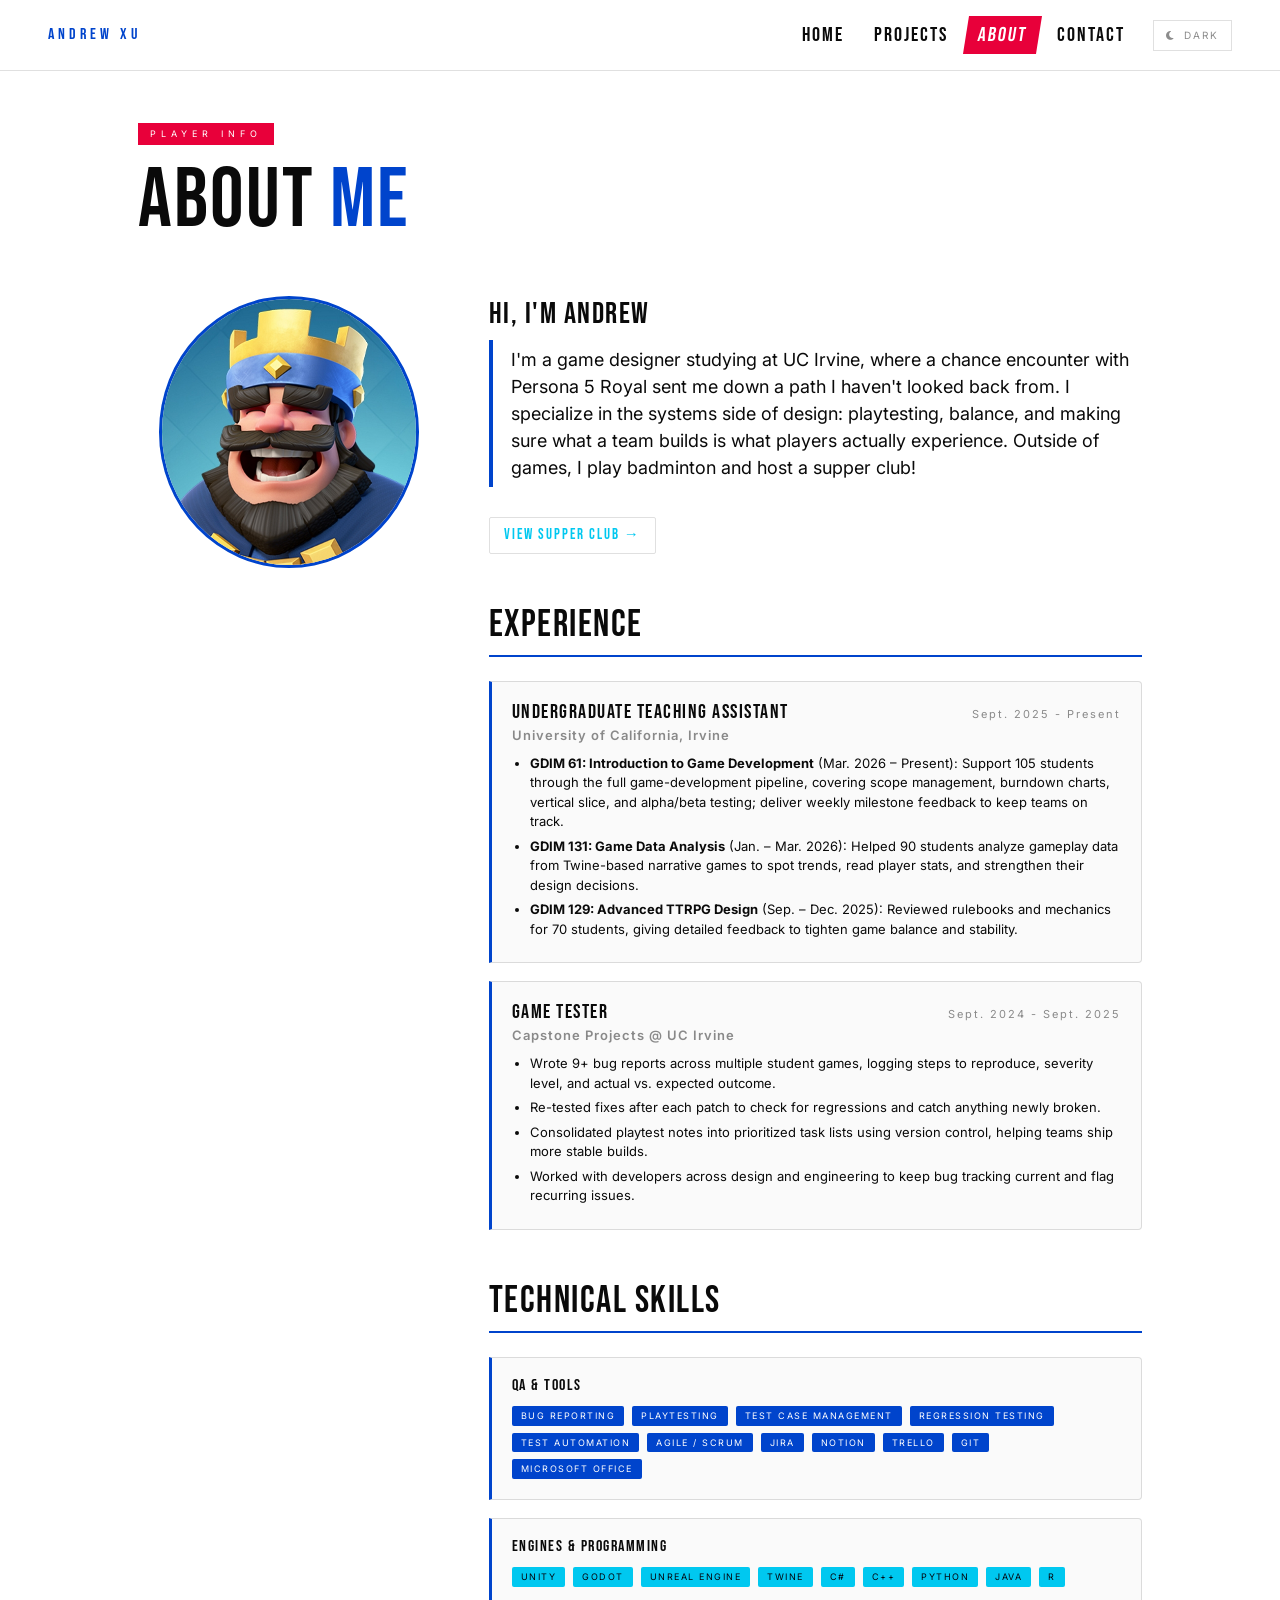
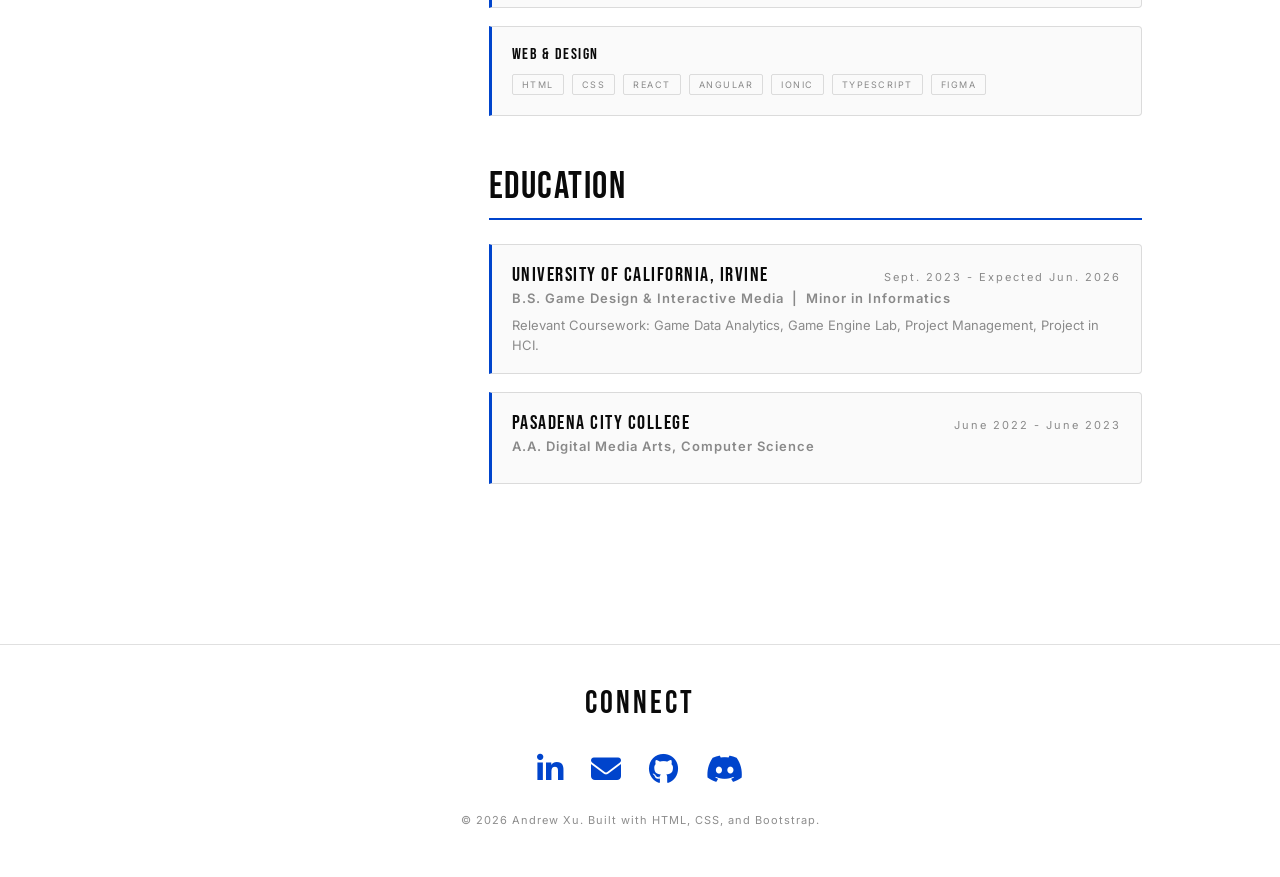
==== commit fee2c0d6: "Update aboutme.html" ====
--- a/aboutme.html
+++ b/aboutme.html
@@ -56,7 +56,7 @@
         <section id="mission" class="mb-5">
           <h2 class="display" style="font-size:30px;">Hi, I'm Andrew</h2>
           <blockquote class="p3-quote">
-            I'm a game designer studying at UC Irvine, where a chance encounter with Persona 5 Royal sent me down a path I haven't looked back from. I specialize in the systems side of design: playtesting, balance, and making sure what a team builds is what players actually experience. Outside of games, I play badminton and cook!
+            I'm a game designer studying at UC Irvine, where a chance encounter with Persona 5 Royal sent me down a path I haven't looked back from. I specialize in the systems side of design: playtesting, balance, and making sure what a team builds is what players actually experience. Outside of games, I play badminton and host a supper club!
           </blockquote>
           <p style="margin-top:16px;">
             <a class="p3-btn" href="supper-club.html">View Supper Club &rarr;</a>
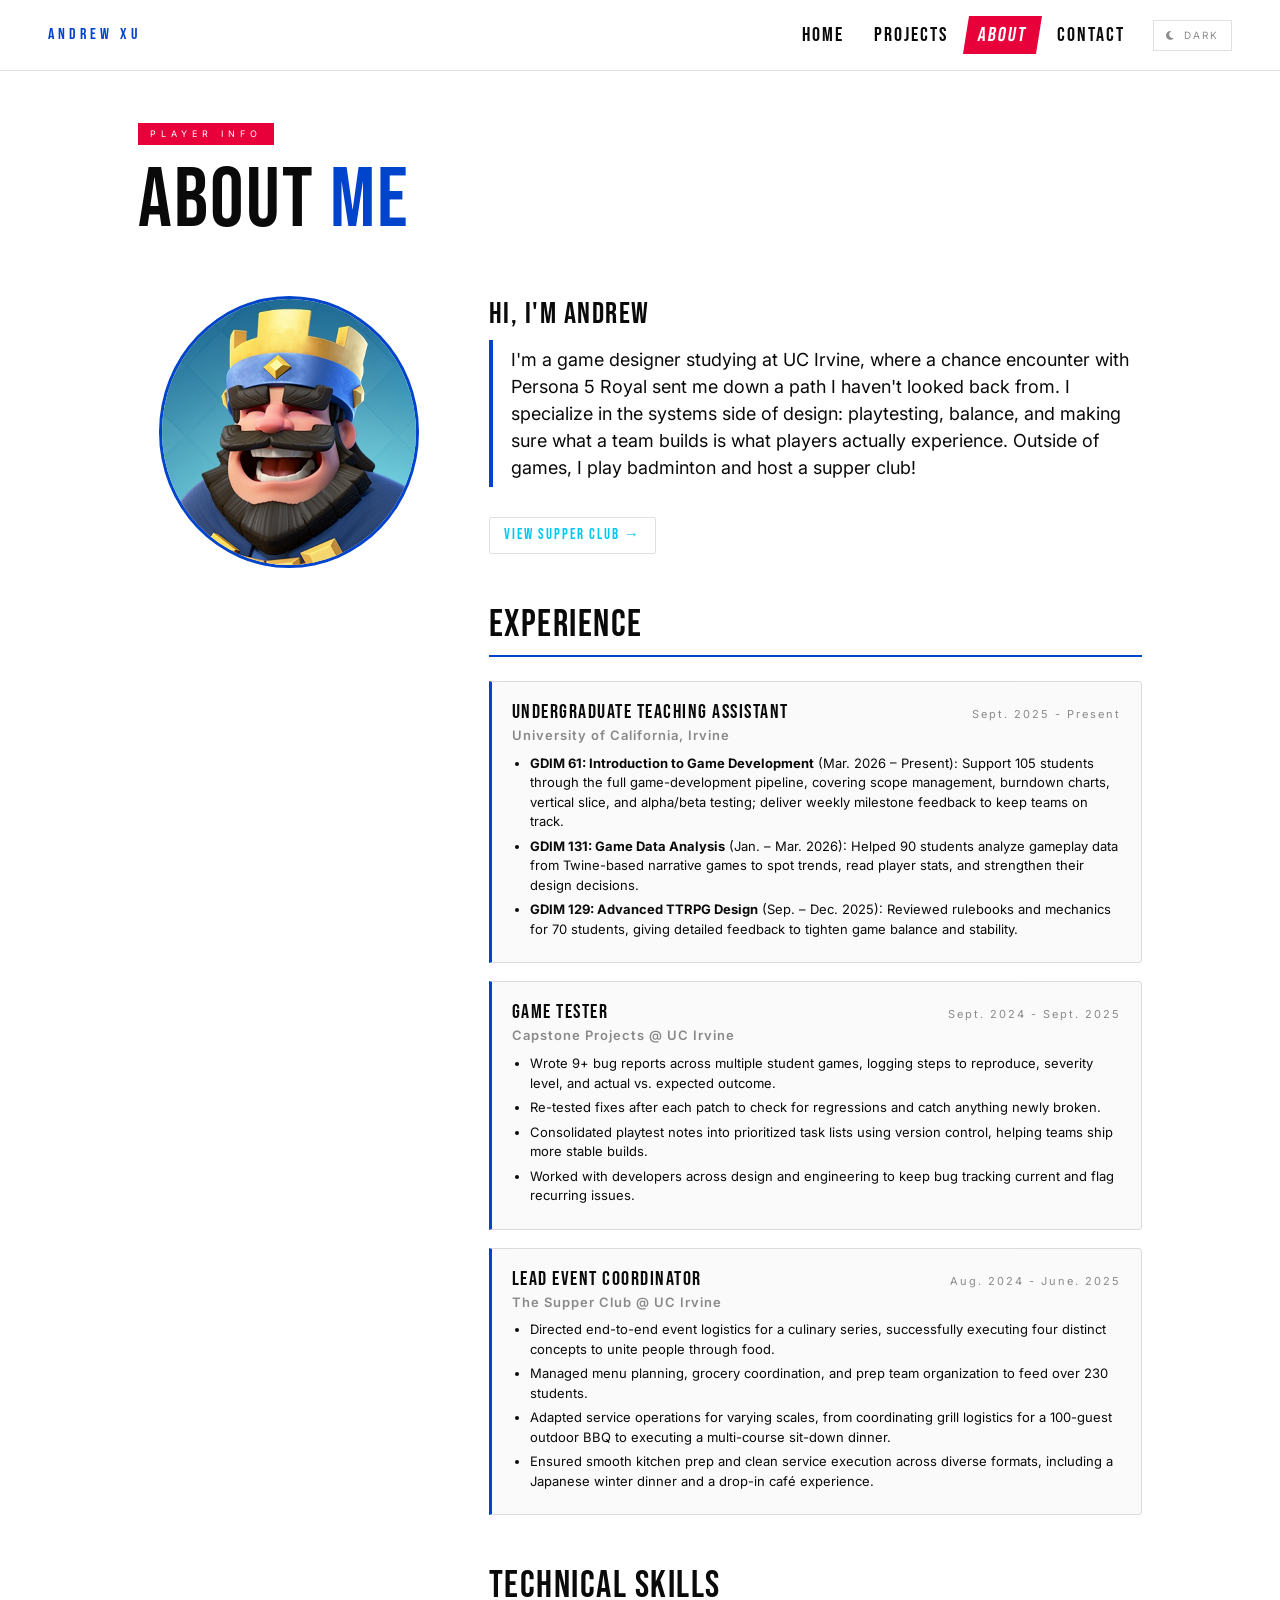
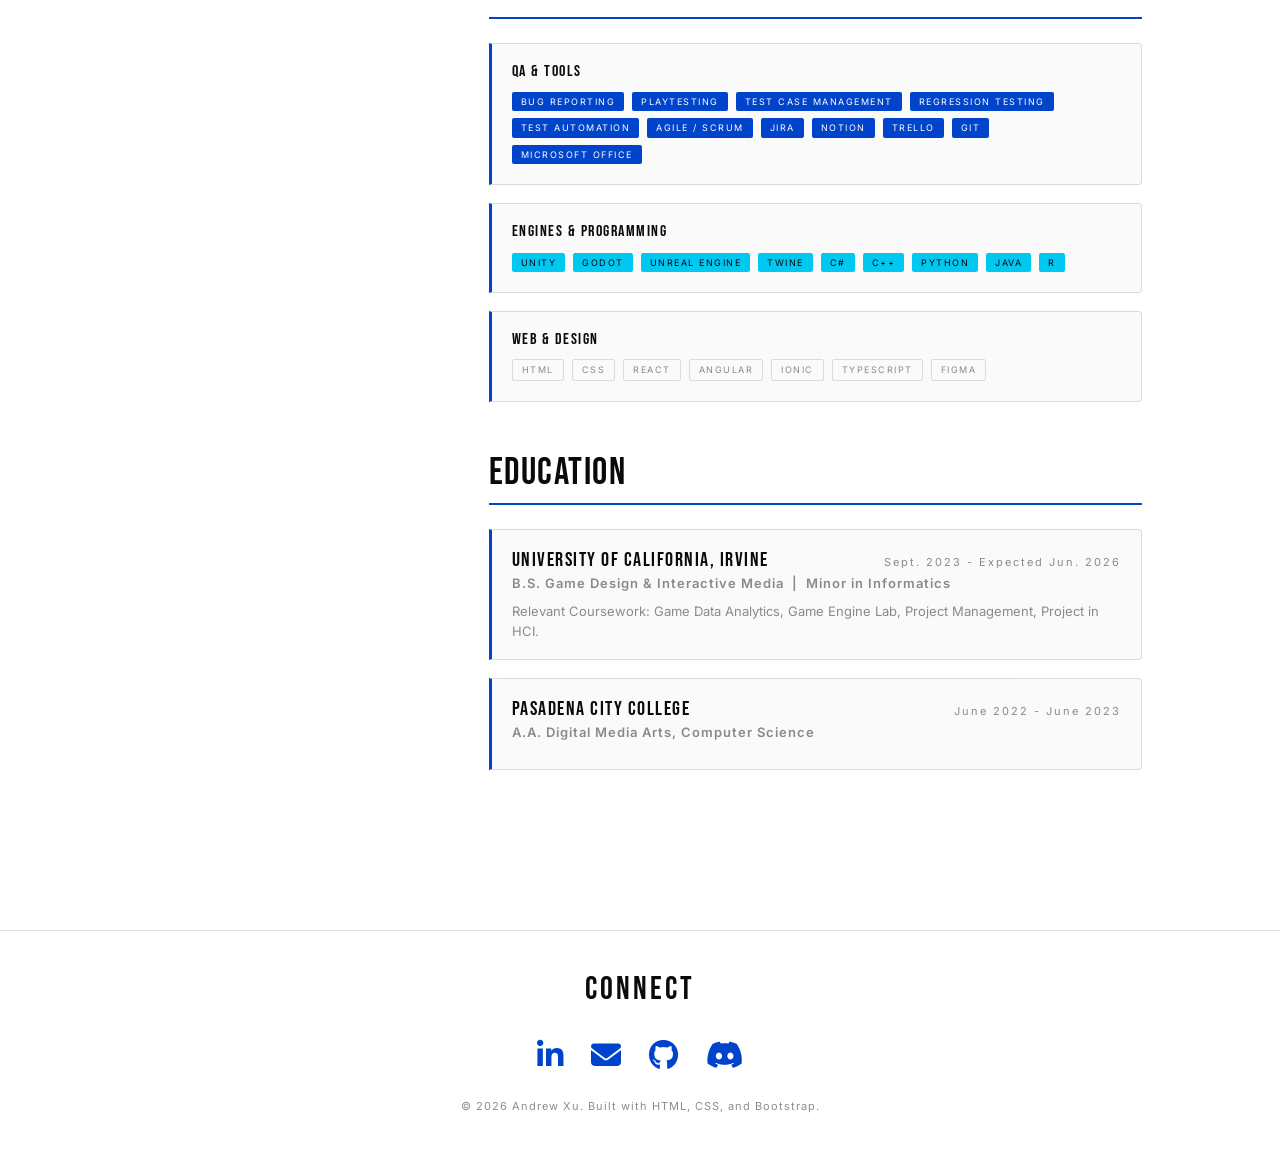
==== commit 23f39ac4: "projects update" ====
--- a/aboutme.html
+++ b/aboutme.html
@@ -92,6 +92,20 @@
               <li>Worked with developers across design and engineering to keep bug tracking current and flag recurring issues.</li>
             </ul>
           </div>
+
+        <div class="entry">
+          <div class="row-head">
+            <h3>Lead Event Coordinator</h3>
+            <span class="when">Aug. 2024 - June. 2025</span>
+          </div>
+          <h4 class="muted">The Supper Club @ UC Irvine</h4>
+          <ul>
+            <li>Directed end-to-end event logistics for a culinary series, successfully executing four distinct concepts to unite people through food.</li>
+            <li>Managed menu planning, grocery coordination, and prep team organization to feed over 230 students.</li>
+            <li>Adapted service operations for varying scales, from coordinating grill logistics for a 100-guest outdoor BBQ to executing a multi-course sit-down dinner.</li>
+            <li>Ensured smooth kitchen prep and clean service execution across diverse formats, including a Japanese winter dinner and a drop-in café experience.</li>
+          </ul>
+        </div>
         </section>
 
         <section id="skills" class="mb-5">
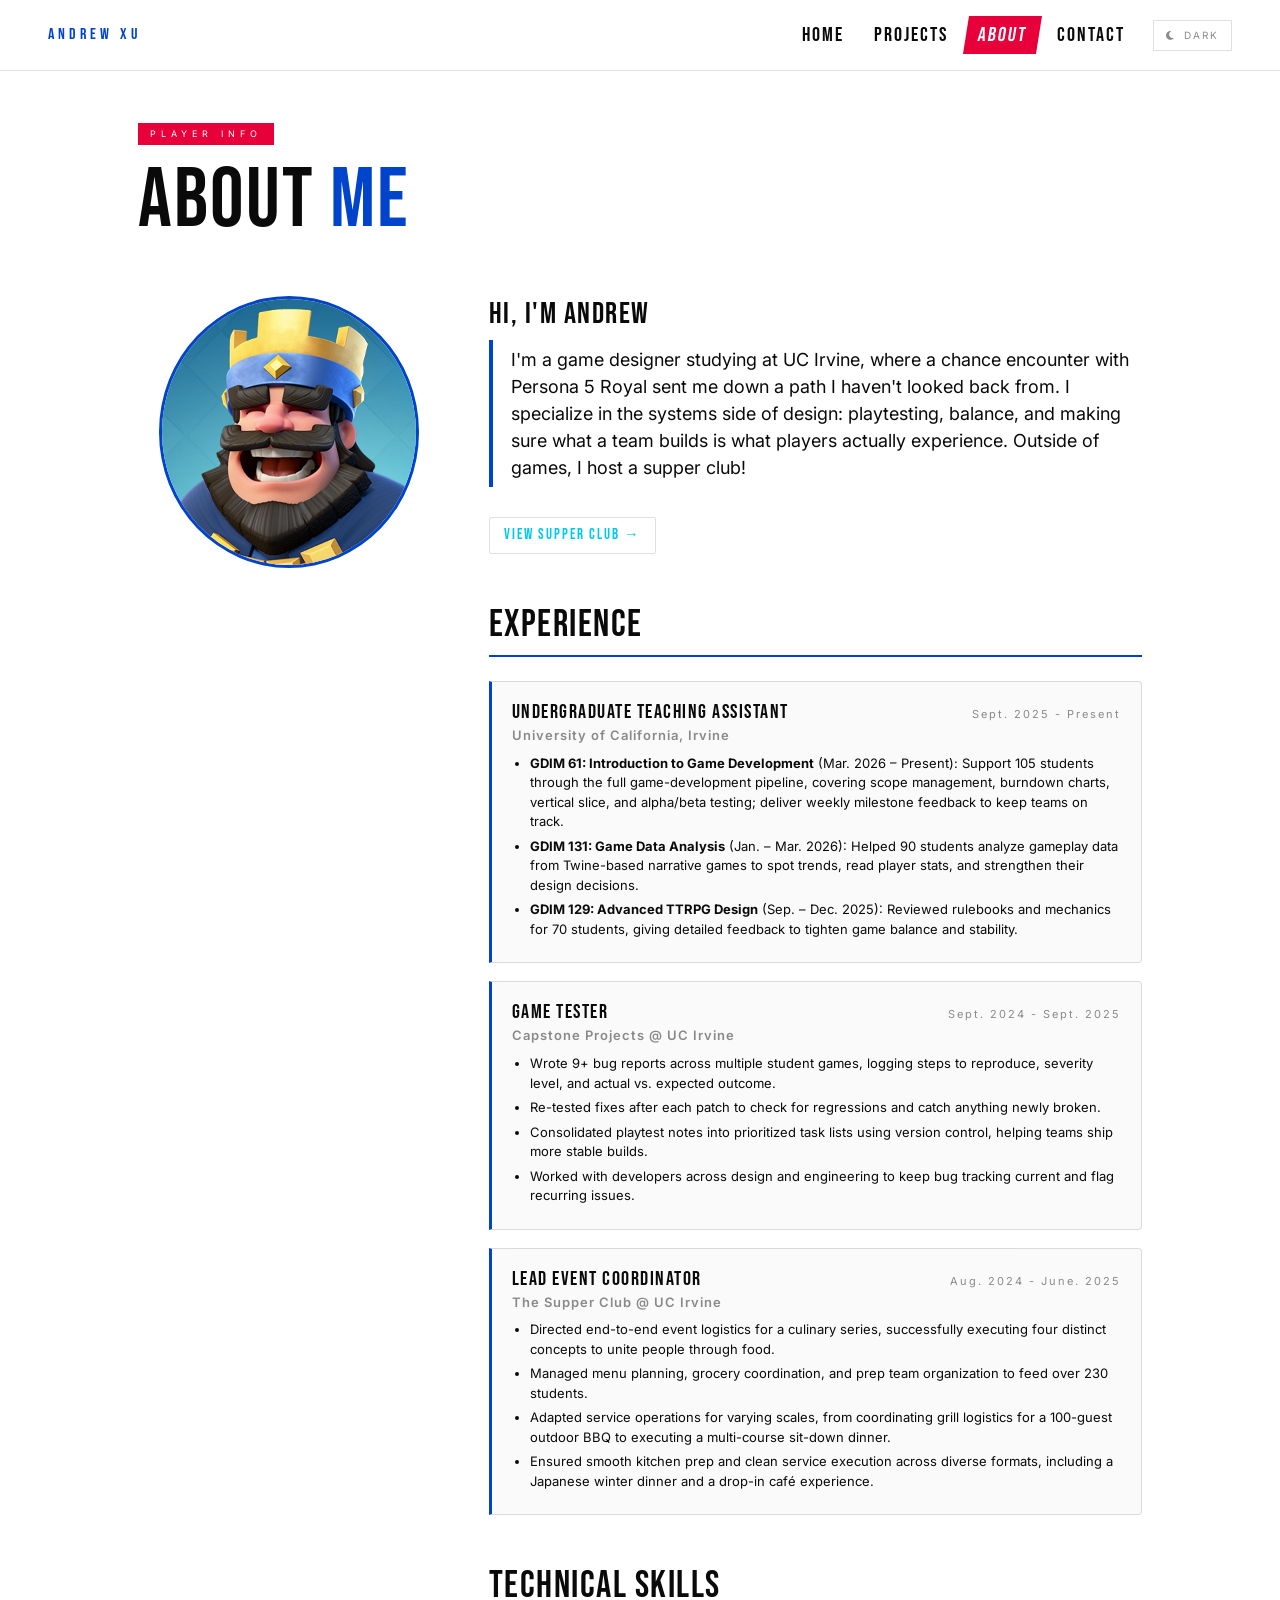
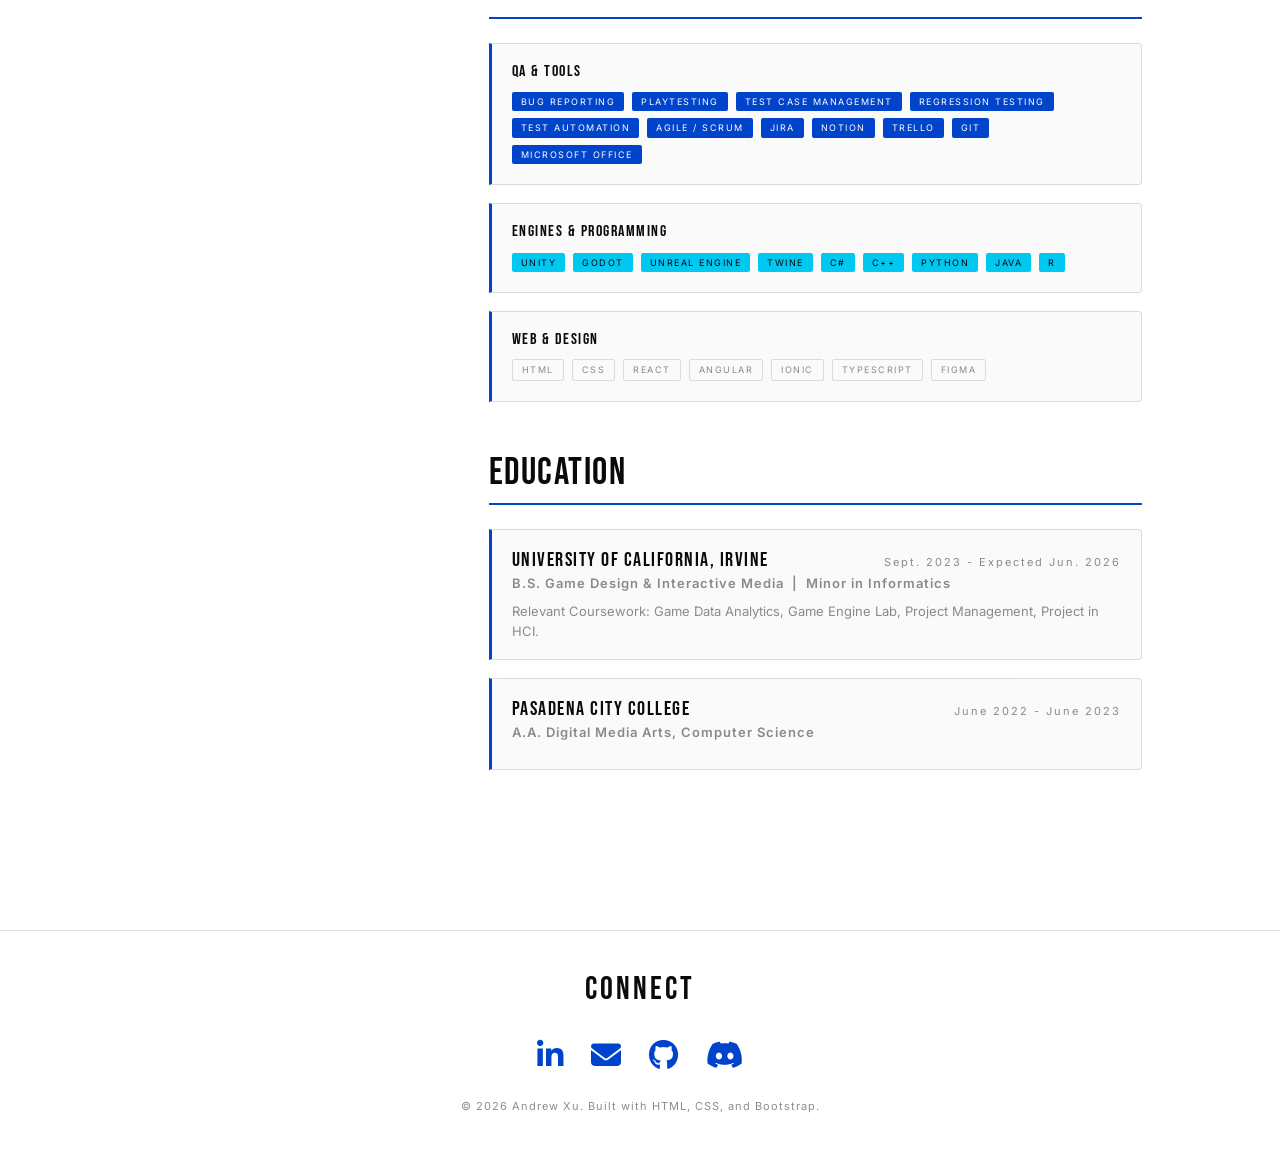
==== commit 18e10867: "mood bot" ====
--- a/aboutme.html
+++ b/aboutme.html
@@ -56,7 +56,7 @@
         <section id="mission" class="mb-5">
           <h2 class="display" style="font-size:30px;">Hi, I'm Andrew</h2>
           <blockquote class="p3-quote">
-            I'm a game designer studying at UC Irvine, where a chance encounter with Persona 5 Royal sent me down a path I haven't looked back from. I specialize in the systems side of design: playtesting, balance, and making sure what a team builds is what players actually experience. Outside of games, I play badminton and host a supper club!
+            I'm a game designer studying at UC Irvine, where a chance encounter with Persona 5 Royal sent me down a path I haven't looked back from. I specialize in the systems side of design: playtesting, balance, and making sure what a team builds is what players actually experience. Outside of games, I host a supper club!
           </blockquote>
           <p style="margin-top:16px;">
             <a class="p3-btn" href="supper-club.html">View Supper Club &rarr;</a>
--- a/style.css
+++ b/style.css
@@ -1096,3 +1096,16 @@
   .p3-stat-num { font-size: 30px; }
   .site-nav .links a { font-size: 14px; padding: 3px 6px; }
 }
+
+
+/* Ensure carousel images maintain aspect ratio */
+.carousel-inner img {
+  object-fit: contain;
+  background-color: var(--surface);
+}
+
+/* Fix dark mode controls visibility */
+:root.dark .carousel-control-prev-icon,
+:root.dark .carousel-control-next-icon {
+  filter: invert(1);
+}
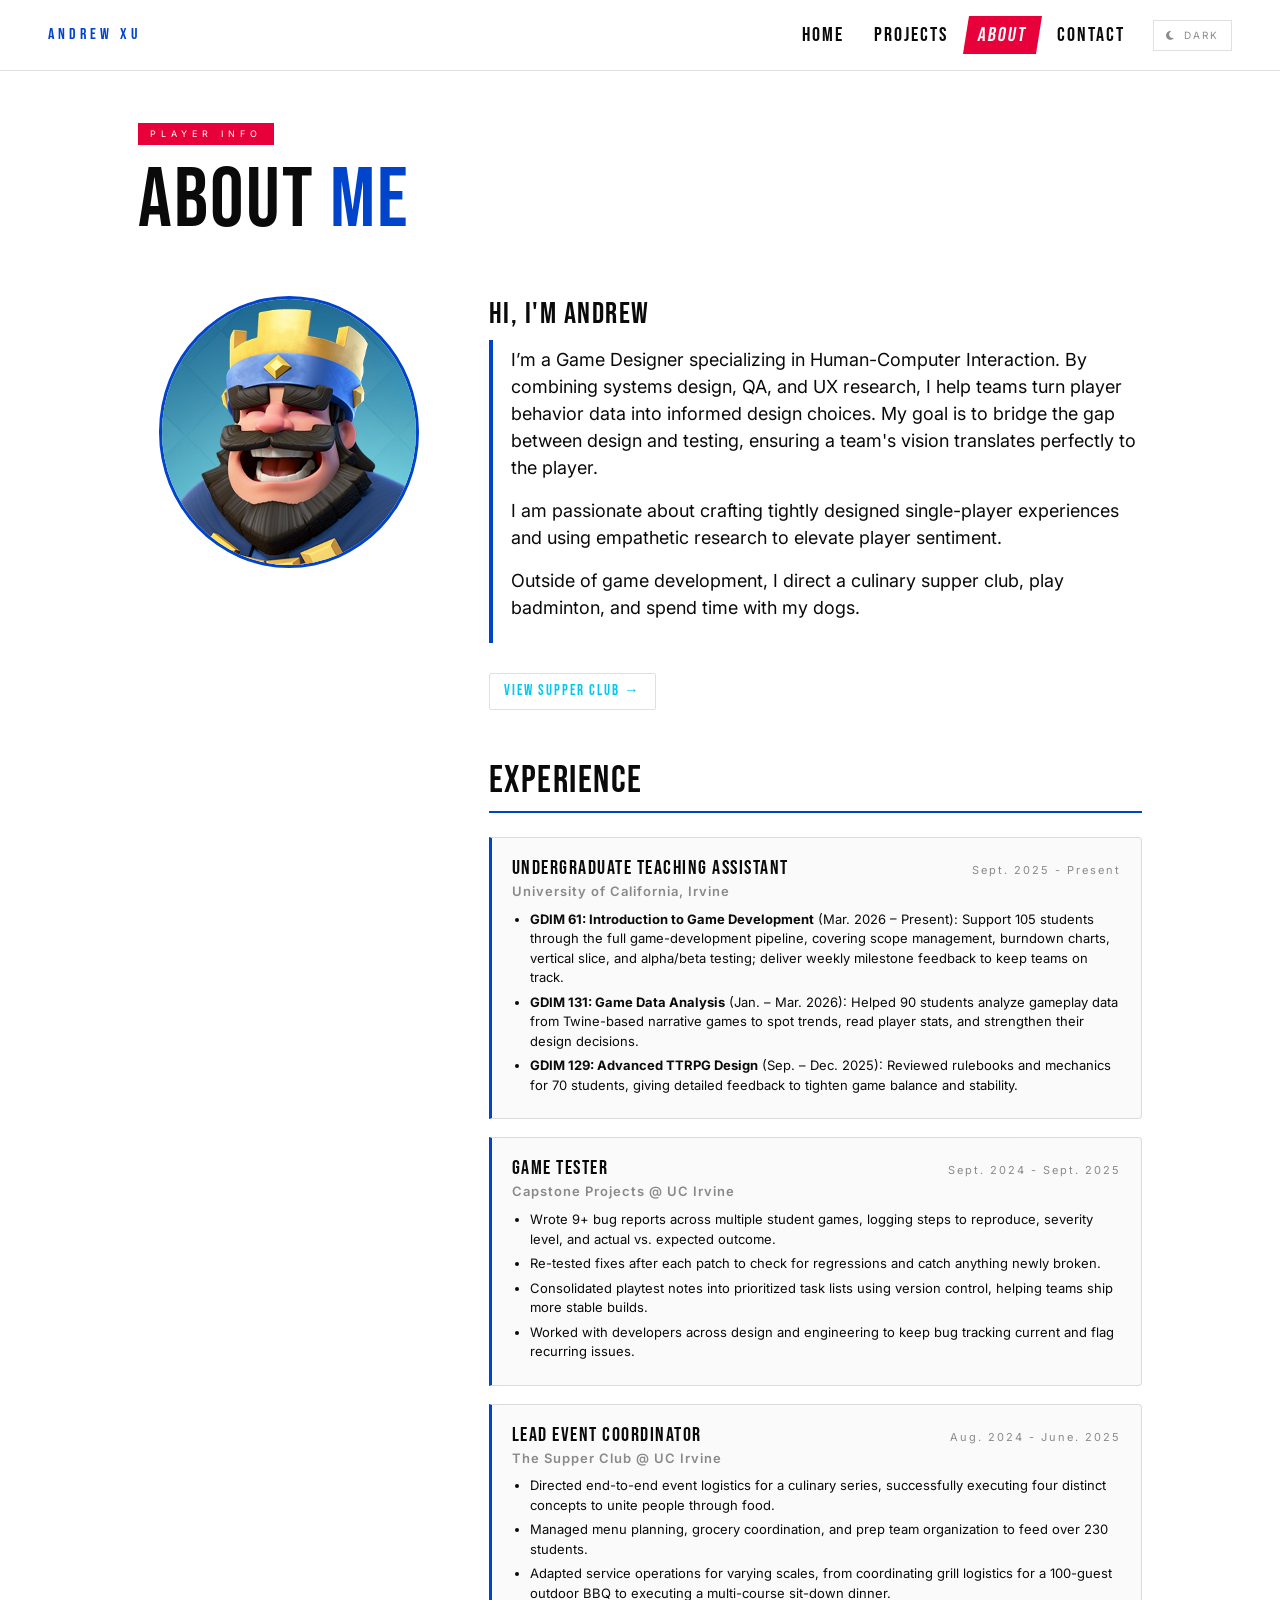
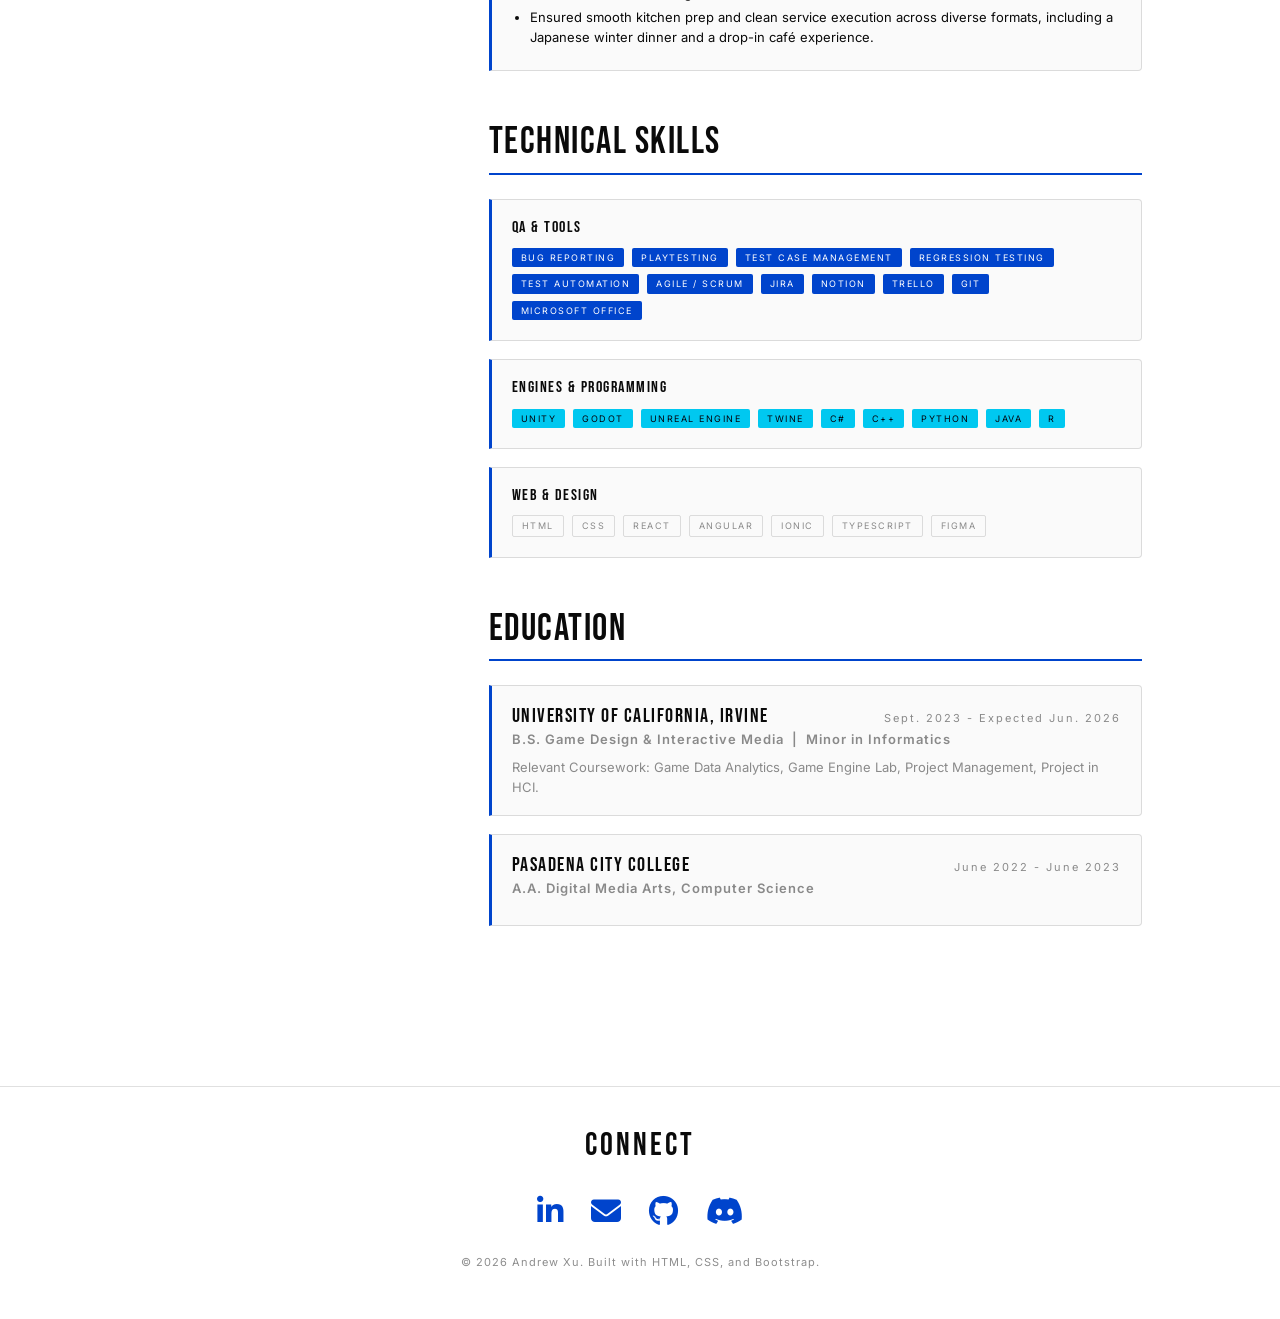
==== commit 4c7bc8a7: "6/4 Update 1" ====
--- a/aboutme.html
+++ b/aboutme.html
@@ -56,7 +56,9 @@
         <section id="mission" class="mb-5">
           <h2 class="display" style="font-size:30px;">Hi, I'm Andrew</h2>
           <blockquote class="p3-quote">
-            I'm a game designer studying at UC Irvine, where a chance encounter with Persona 5 Royal sent me down a path I haven't looked back from. I specialize in the systems side of design: playtesting, balance, and making sure what a team builds is what players actually experience. Outside of games, I host a supper club!
+            <p>I’m a Game Designer specializing in Human-Computer Interaction. By combining systems design, QA, and UX research, I help teams turn player behavior data into informed design choices. My goal is to bridge the gap between design and testing, ensuring a team's vision translates perfectly to the player.</p>
+            <p>I am passionate about crafting tightly designed single-player experiences and using empathetic research to elevate player sentiment. </p>
+            <p>Outside of game development, I direct a culinary supper club, play badminton, and spend time with my dogs.</p>
           </blockquote>
           <p style="margin-top:16px;">
             <a class="p3-btn" href="supper-club.html">View Supper Club &rarr;</a>
@@ -223,4 +225,4 @@
     })();
   </script>
 </body>
-</html>
+</html>
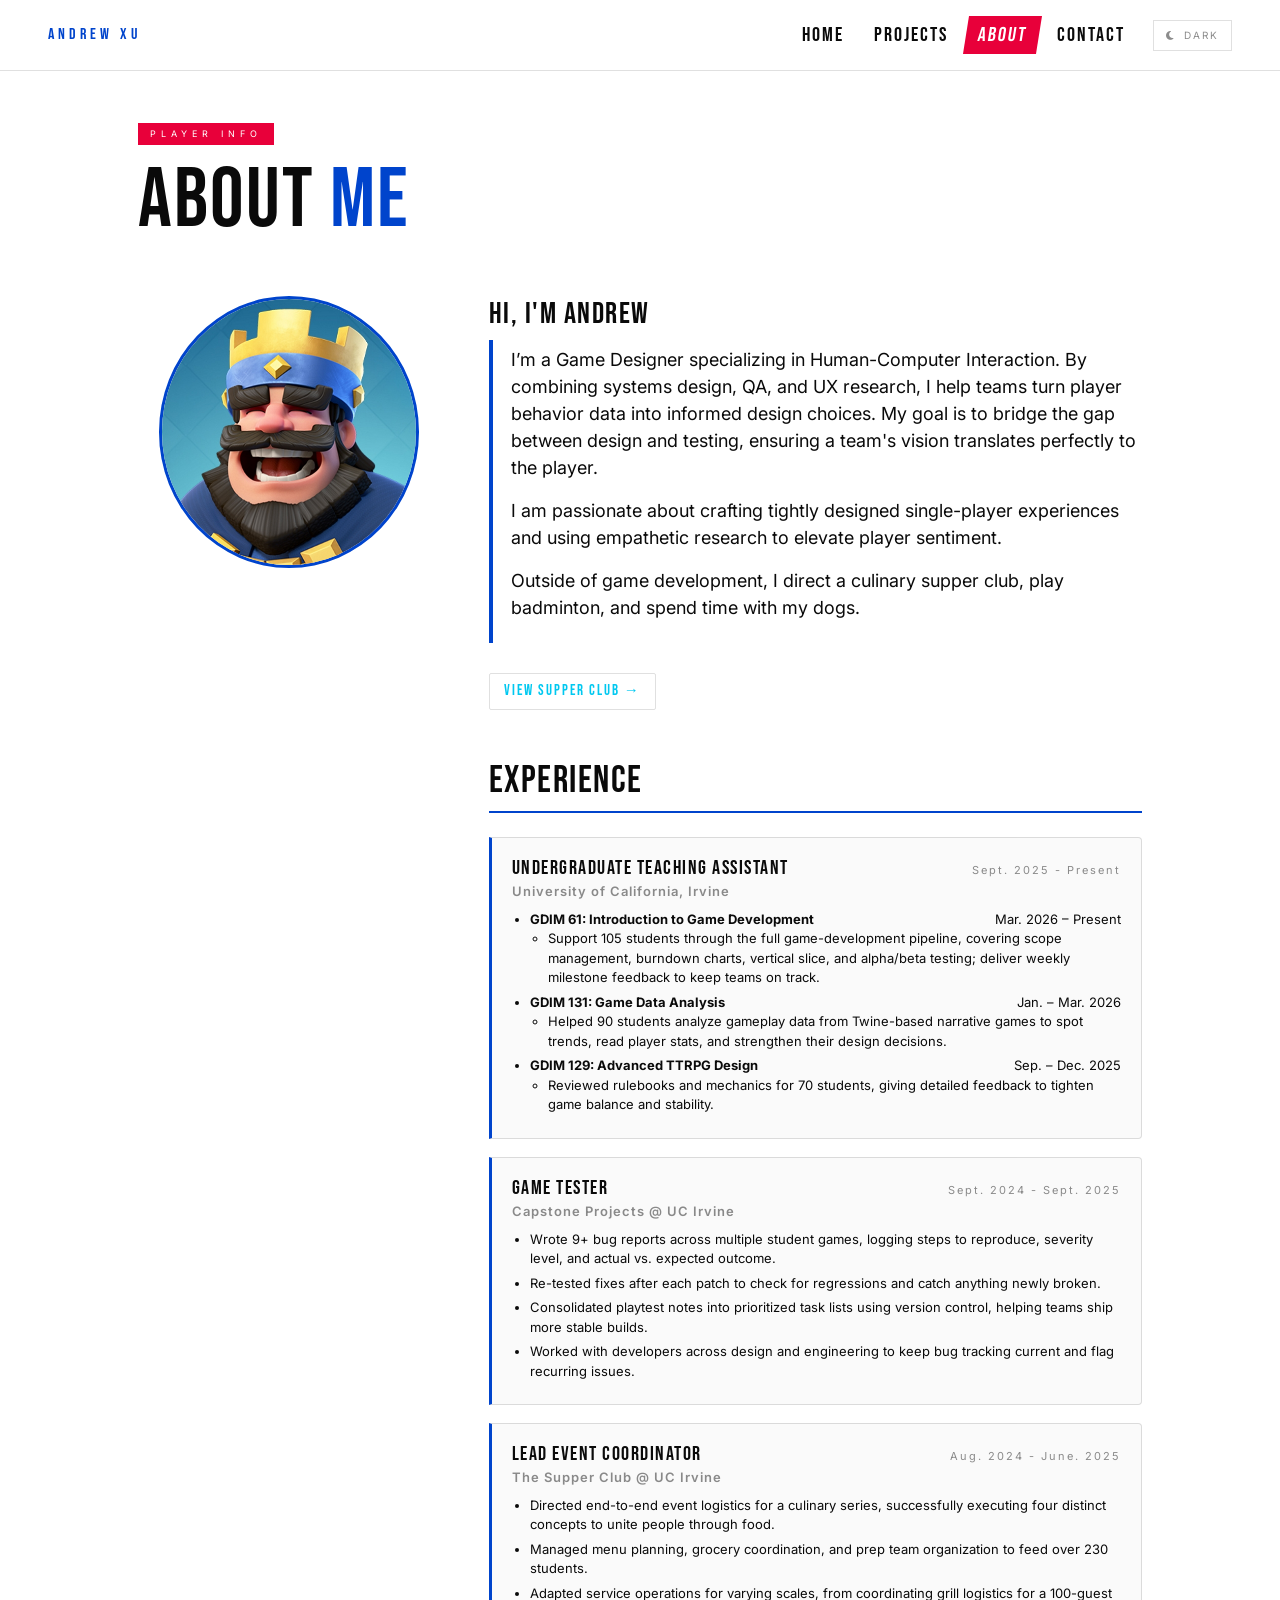
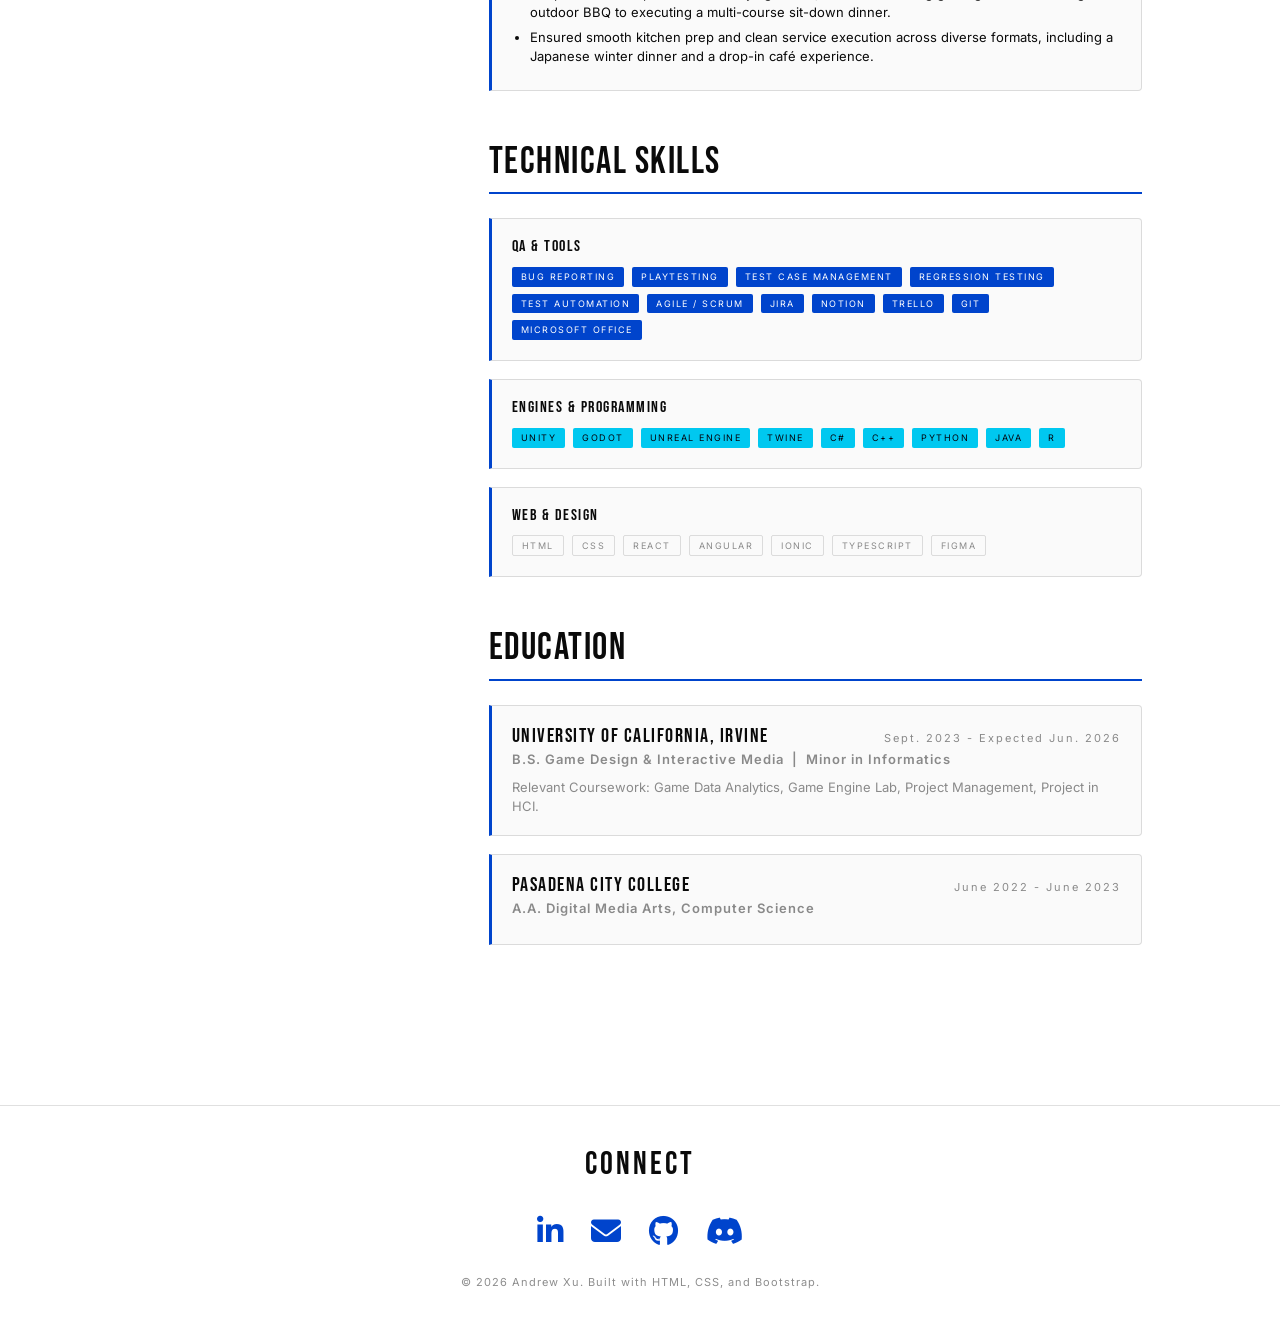
==== commit cf4bca9f: "Update aboutme.html" ====
--- a/aboutme.html
+++ b/aboutme.html
@@ -75,9 +75,33 @@
             </div>
             <h4 class="muted">University of California, Irvine</h4>
             <ul>
-              <li><strong>GDIM 61: Introduction to Game Development</strong> (Mar. 2026 – Present): Support 105 students through the full game-development pipeline, covering scope management, burndown charts, vertical slice, and alpha/beta testing; deliver weekly milestone feedback to keep teams on track.</li>
-              <li><strong>GDIM 131: Game Data Analysis</strong> (Jan. – Mar. 2026): Helped 90 students analyze gameplay data from Twine-based narrative games to spot trends, read player stats, and strengthen their design decisions.</li>
-              <li><strong>GDIM 129: Advanced TTRPG Design</strong> (Sep. – Dec. 2025): Reviewed rulebooks and mechanics for 70 students, giving detailed feedback to tighten game balance and stability.</li>
+              <li>
+                <div style="display: flex; justify-content: space-between;">
+                  <strong>GDIM 61: Introduction to Game Development</strong>
+                  <span>Mar. 2026 – Present</span>
+                </div>
+                <ul>
+                  <li>Support 105 students through the full game-development pipeline, covering scope management, burndown charts, vertical slice, and alpha/beta testing; deliver weekly milestone feedback to keep teams on track.</li>
+                </ul>
+              </li>
+              <li>
+                <div style="display: flex; justify-content: space-between;">
+                  <strong>GDIM 131: Game Data Analysis</strong>
+                  <span>Jan. – Mar. 2026</span>
+                </div>
+                <ul>
+                  <li>Helped 90 students analyze gameplay data from Twine-based narrative games to spot trends, read player stats, and strengthen their design decisions.</li>
+                </ul>
+              </li>
+              <li>
+                <div style="display: flex; justify-content: space-between;">
+                  <strong>GDIM 129: Advanced TTRPG Design</strong>
+                  <span>Sep. – Dec. 2025</span>
+                </div>
+                <ul>
+                  <li>Reviewed rulebooks and mechanics for 70 students, giving detailed feedback to tighten game balance and stability.</li>
+                </ul>
+              </li>
             </ul>
           </div>
 
--- a/style.css
+++ b/style.css
@@ -133,7 +133,7 @@
   position: relative;
   z-index: 10;
   display: grid;
-  grid-template-columns: auto 1fr auto;
+  grid-template-columns: auto 80px auto;
   align-items: center;
   gap: 48px;
 }
@@ -350,14 +350,14 @@
   font-size: 15px;
   letter-spacing: 2px;
   color: var(--cyan);
-  text-decoration: none;
+  text-decoration: none !important;
   padding: 6px 14px;
   margin-top: 14px;
   border: 1px solid var(--border);
   border-radius: 2px;
   transition: color 0.13s ease, background 0.13s ease, border-color 0.13s ease;
 }
-.p3-btn:hover { color: #fff; background: var(--red); border-color: var(--red); }
+.p3-btn:hover { color: #fff; background: var(--red); border-color: var(--red); text-decoration: none !important; }
 
 /* Bordered info block (experience / education) */
 .entry {
